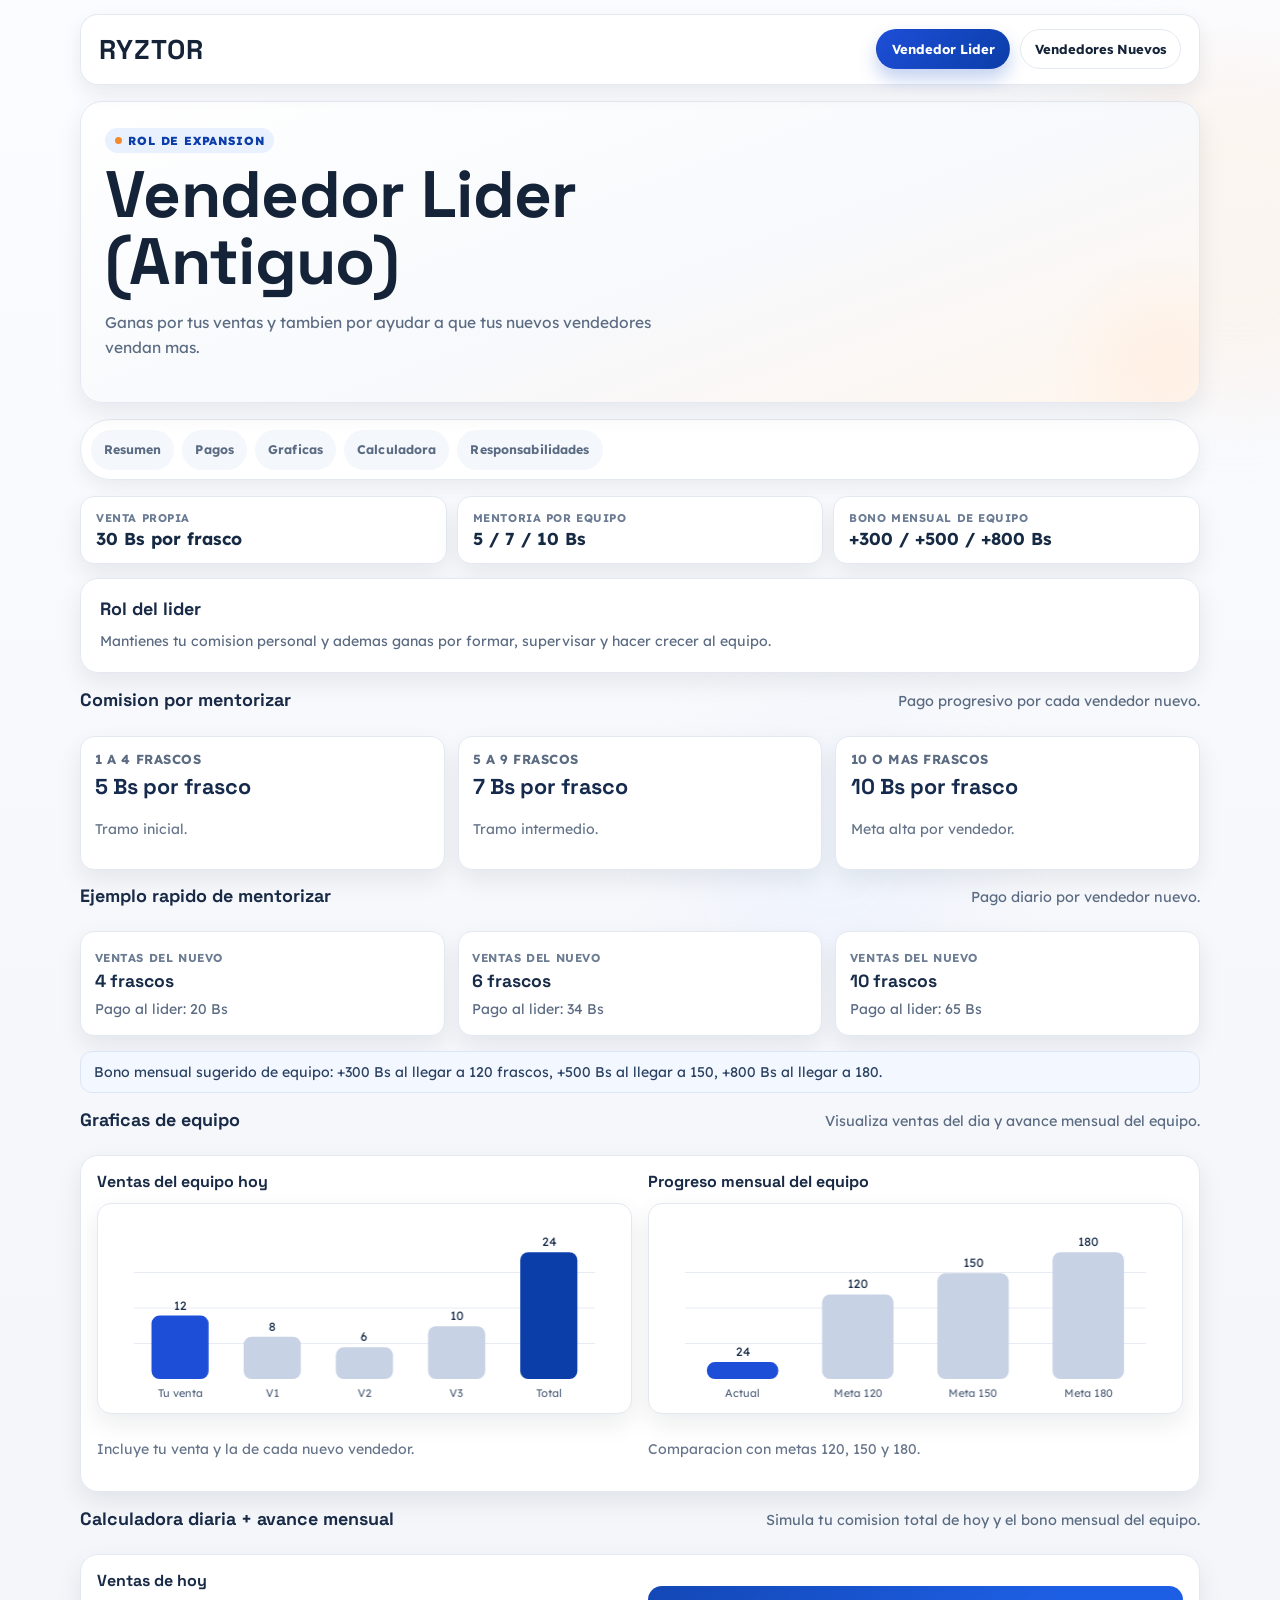
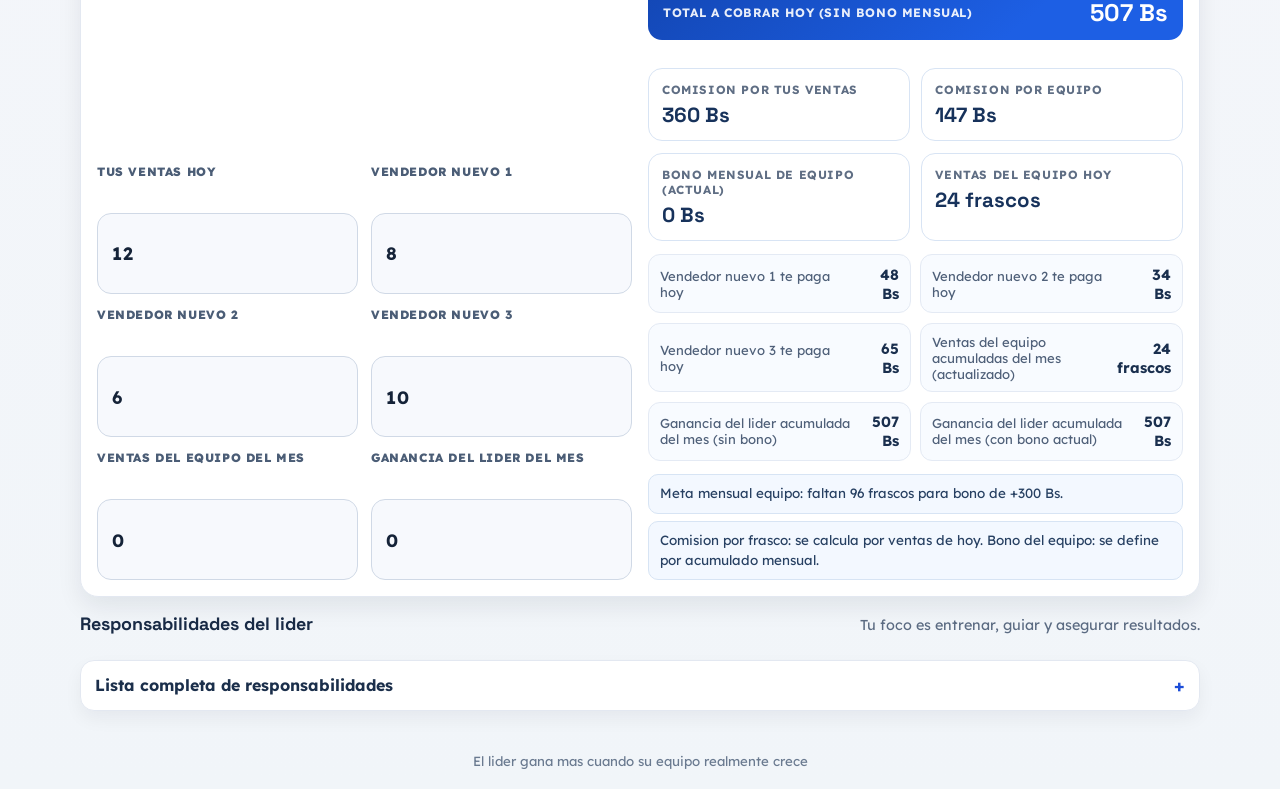
==== vendedor-lider.html @ 0e456452 "Improve form UI and monthly labels" ====
﻿<!doctype html>
<html lang="es">
<head>
  <meta charset="utf-8">
  <meta name="viewport" content="width=device-width, initial-scale=1">
  <title>RYZTOR | Plan Vendedor Lider</title>
  <link rel="preconnect" href="https://fonts.googleapis.com">
  <link rel="preconnect" href="https://fonts.gstatic.com" crossorigin>
  <link href="https://fonts.googleapis.com/css2?family=Lexend:wght@400;500;600;700;800&family=Space+Grotesk:wght@600;700&display=swap" rel="stylesheet">
  <link rel="stylesheet" href="styles.css">
</head>
<body data-page="lider">
  <div class="bg-orb orb-2"></div>
  <div class="bg-orb orb-4"></div>

  <header class="topbar reveal">
    <a class="brand" href="index.html">RYZTOR</a>
    <nav>
      <a class="active" href="vendedor-lider.html">Vendedor Lider</a>
      <a href="vendedores-nuevos.html">Vendedores Nuevos</a>
    </nav>
  </header>

  <main class="container reveal">
    <section class="hero compact" id="inicio">
      <p class="kicker">Rol de Expansion</p>
      <h1>Vendedor Lider (Antiguo)</h1>
      <p class="lead">
        Ganas por tus ventas y tambien por ayudar a que tus nuevos vendedores vendan mas.
      </p>
    </section>

    <nav class="section-nav">
      <a href="#resumen">Resumen</a>
      <a href="#pagos">Pagos</a>
      <a href="#graficas">Graficas</a>
      <a href="#calculadora">Calculadora</a>
      <a href="#responsabilidades">Responsabilidades</a>
    </nav>

    <section id="resumen" class="section">
      <div class="stat-row">
        <div class="stat">
          <span class="stat-label">Venta propia</span>
          <strong class="stat-value">30 Bs por frasco</strong>
        </div>
        <div class="stat">
          <span class="stat-label">Mentoria por equipo</span>
          <strong class="stat-value">5 / 7 / 10 Bs</strong>
        </div>
        <div class="stat">
          <span class="stat-label">Bono mensual de equipo</span>
          <strong class="stat-value">+300 / +500 / +800 Bs</strong>
        </div>
      </div>

      <article class="card">
        <h2>Rol del lider</h2>
        <p class="muted">Mantienes tu comision personal y ademas ganas por formar, supervisar y hacer crecer al equipo.</p>
      </article>
    </section>

    <section id="pagos" class="section">
      <div class="section-head">
        <h2>Comision por mentorizar</h2>
        <p>Pago progresivo por cada vendedor nuevo.</p>
      </div>
      <div class="tier-grid">
        <article class="tier-card">
          <span class="tier-range">1 a 4 frascos</span>
          <strong class="tier-bonus">5 Bs por frasco</strong>
          <p class="muted">Tramo inicial.</p>
        </article>
        <article class="tier-card">
          <span class="tier-range">5 a 9 frascos</span>
          <strong class="tier-bonus">7 Bs por frasco</strong>
          <p class="muted">Tramo intermedio.</p>
        </article>
        <article class="tier-card">
          <span class="tier-range">10 o mas frascos</span>
          <strong class="tier-bonus">10 Bs por frasco</strong>
          <p class="muted">Meta alta por vendedor.</p>
        </article>
      </div>

      <div class="section-head">
        <h2>Ejemplo rapido de mentorizar</h2>
        <p>Pago diario por vendedor nuevo.</p>
      </div>
      <div class="example-grid">
        <article class="example-card">
          <small>Ventas del nuevo</small>
          <h3>4 frascos</h3>
          <p>Pago al lider: 20 Bs</p>
        </article>
        <article class="example-card">
          <small>Ventas del nuevo</small>
          <h3>6 frascos</h3>
          <p>Pago al lider: 34 Bs</p>
        </article>
        <article class="example-card">
          <small>Ventas del nuevo</small>
          <h3>10 frascos</h3>
          <p>Pago al lider: 65 Bs</p>
        </article>
      </div>

      <p class="note">Bono mensual sugerido de equipo: +300 Bs al llegar a 120 frascos, +500 Bs al llegar a 150, +800 Bs al llegar a 180.</p>
    </section>

    <section id="graficas" class="section">
      <div class="section-head">
        <h2>Graficas de equipo</h2>
        <p>Visualiza ventas del dia y avance mensual del equipo.</p>
      </div>
      <div class="panel panel-grid">
        <div class="panel-block">
          <h3>Ventas del equipo hoy</h3>
          <div class="chart-card">
            <canvas id="leader-chart-daily" class="chart" aria-label="Grafica de ventas diarias del equipo"></canvas>
          </div>
          <p class="muted">Incluye tu venta y la de cada nuevo vendedor.</p>
        </div>
        <div class="panel-block">
          <h3>Progreso mensual del equipo</h3>
          <div class="chart-card">
            <canvas id="leader-chart-monthly" class="chart" aria-label="Grafica de progreso mensual del equipo"></canvas>
          </div>
          <p class="muted">Comparacion con metas 120, 150 y 180.</p>
        </div>
      </div>
    </section>

    <section id="calculadora" class="section">
      <div class="section-head">
        <h2>Calculadora diaria + avance mensual</h2>
        <p>Simula tu comision total de hoy y el bono mensual del equipo.</p>
      </div>
      <div class="panel panel-grid">
        <div class="panel-block">
          <h3>Ventas de hoy</h3>
          <div class="form-grid two">
            <label>
              <span class="label-text">Tus ventas hoy</span>
              <input id="leader-own-sales" type="number" min="0" value="12">
            </label>
            <label>
              <span class="label-text">Vendedor nuevo 1</span>
              <input class="leader-team-sales" type="number" min="0" value="8">
            </label>
            <label>
              <span class="label-text">Vendedor nuevo 2</span>
              <input class="leader-team-sales" type="number" min="0" value="6">
            </label>
            <label>
              <span class="label-text">Vendedor nuevo 3</span>
              <input class="leader-team-sales" type="number" min="0" value="10">
            </label>
            <label>
              <span class="label-text">Ventas del equipo del mes</span>
              <input id="leader-month-team-sales-prev" type="number" min="0" value="0">
            </label>
            <label>
              <span class="label-text">Ganancia del lider del mes</span>
              <input id="leader-month-income-prev" type="number" min="0" value="0">
            </label>
          </div>
        </div>

        <div class="panel-block">
          <div class="report-panel">
            <div class="report-main">
              <p>Total a cobrar hoy (sin bono mensual)</p>
              <strong id="leader-total">0 Bs</strong>
            </div>

            <div class="result-grid">
              <div class="result-box">
                <p>Comision por tus ventas</p>
                <strong id="leader-own-commission">0 Bs</strong>
              </div>
              <div class="result-box">
                <p>Comision por equipo</p>
                <strong id="leader-team-commission">0 Bs</strong>
              </div>
              <div class="result-box">
                <p>Bono mensual de equipo (actual)</p>
                <strong id="leader-team-bonus">0 Bs</strong>
              </div>
              <div class="result-box">
                <p>Ventas del equipo hoy</p>
                <strong id="leader-team-sales-total">0 frascos</strong>
              </div>
            </div>

            <div class="summary-grid">
              <div class="summary-item">
                <span>Vendedor nuevo 1 te paga hoy</span>
                <strong id="leader-v1-pay">0 Bs</strong>
              </div>
              <div class="summary-item">
                <span>Vendedor nuevo 2 te paga hoy</span>
                <strong id="leader-v2-pay">0 Bs</strong>
              </div>
              <div class="summary-item">
                <span>Vendedor nuevo 3 te paga hoy</span>
                <strong id="leader-v3-pay">0 Bs</strong>
              </div>
              <div class="summary-item">
                <span>Ventas del equipo acumuladas del mes (actualizado)</span>
                <strong id="leader-month-team-sales-total">0 frascos</strong>
              </div>
              <div class="summary-item">
                <span>Ganancia del lider acumulada del mes (sin bono)</span>
                <strong id="leader-month-income-base-total">0 Bs</strong>
              </div>
              <div class="summary-item">
                <span>Ganancia del lider acumulada del mes (con bono actual)</span>
                <strong id="leader-month-income-total">0 Bs</strong>
              </div>
            </div>

            <div class="report-notes">
              <p id="leader-next-team-goal" class="report-note">-</p>
              <p class="report-note">Comision por frasco: se calcula por ventas de hoy. Bono del equipo: se define por acumulado mensual.</p>
            </div>
          </div>
        </div>
      </div>
    </section>

    <section id="responsabilidades" class="section">
      <div class="section-head">
        <h2>Responsabilidades del lider</h2>
        <p>Tu foco es entrenar, guiar y asegurar resultados.</p>
      </div>
      <div class="accordion">
        <details>
          <summary>Lista completa de responsabilidades</summary>
          <ul class="checklist">
            <li>Onboarding de cada nuevo vendedor en sus primeros 7 dias</li>
            <li>Diseñar y ejecutar plan semanal de capacitacion online y presencial</li>
            <li>Practica de guion de llamada y WhatsApp 2 veces por semana con roleplay real</li>
            <li>Acompanamiento diario 1 a 1 para dar feedback y mejorar cierres</li>
            <li>Asegurar que cada vendedor domine producto, guiones y manejo de objeciones</li>
            <li>Guiar al equipo para generar ventas por iniciativa propia (redes, referidos y contactos)</li>
            <li>Definir metas diarias por vendedor y metas semanales del equipo</li>
            <li>Crear estrategias concretas cuando alguien no llega a meta (oferta, guion, horario, seguimiento)</li>
            <li>Revisar conversion por etapa y proponer mejoras accionables cada dia</li>
            <li>Resolver bloqueos del equipo (app, respuesta, seguimiento, cierre) el mismo dia</li>
            <li>Reporte diario con ventas, conversion, bloqueos y plan de accion del siguiente dia</li>
            <li>Mantener motivacion, disciplina comercial y enfoque en cumplimiento de metas</li>
          </ul>
        </details>
      </div>
    </section>
  </main>

  <footer class="footer reveal">
    <p>El lider gana mas cuando su equipo realmente crece</p>
  </footer>

  <script src="script.js"></script>
</body>
</html>
---- styles.css ----
:root {
  --bg: #f4f6fa;
  --bg-soft: #fbfcfe;
  --surface: #ffffff;
  --surface-alt: #f2f5fa;
  --ink: #152338;
  --muted: #5b6b82;
  --line: #e3e8f1;
  --brand: #1d4ed8;
  --brand-strong: #0b3ea8;
  --accent: #f28a2e;
  --accent-soft: #fff0e4;
  --success: #1aa37a;
  --shadow: 0 10px 24px rgba(15, 23, 42, 0.08);
  --shadow-hover: 0 16px 32px rgba(15, 23, 42, 0.12);
  --radius-xl: 22px;
  --radius-lg: 18px;
  --radius-md: 14px;
}

* {
  box-sizing: border-box;
}

html,
body {
  margin: 0;
  padding: 0;
}

body {
  font-family: "Lexend", sans-serif;
  color: var(--ink);
  background:
    radial-gradient(1000px 520px at -10% -20%, #e4eeff 0%, transparent 60%),
    radial-gradient(900px 460px at 112% -10%, #ffe8d7 0%, transparent 58%),
    linear-gradient(180deg, #fbfcff 0%, var(--bg) 55%, #f1f5f9 100%);
  min-height: 100vh;
  overflow-x: hidden;
}

.bg-orb {
  position: fixed;
  z-index: -1;
  border-radius: 999px;
  filter: blur(42px);
  opacity: 0.26;
  animation: float 16s ease-in-out infinite;
}

.orb-1 {
  width: 330px;
  height: 330px;
  background: #c8deff;
  left: -120px;
  top: 90px;
}

.orb-2 {
  width: 350px;
  height: 350px;
  background: #ffe4cb;
  right: -130px;
  top: 52px;
}

.orb-3 {
  width: 310px;
  height: 310px;
  background: #d8fff1;
  left: 24%;
  bottom: -130px;
}

.orb-4 {
  width: 280px;
  height: 280px;
  background: #e1ebff;
  right: 24%;
  bottom: -100px;
}

.topbar {
  width: min(1120px, calc(100% - 2rem));
  margin: 0.9rem auto 0;
  padding: 0.9rem 1.1rem;
  display: flex;
  justify-content: space-between;
  align-items: center;
  gap: 0.9rem;
  position: sticky;
  top: 0.7rem;
  z-index: 30;
  border: 1px solid rgba(227, 232, 241, 0.95);
  border-radius: var(--radius-lg);
  background: rgba(255, 255, 255, 0.92);
  backdrop-filter: blur(12px) saturate(1.15);
  box-shadow: 0 8px 20px rgba(15, 23, 42, 0.08);
}

.brand {
  font-family: "Space Grotesk", sans-serif;
  font-size: 1.7rem;
  font-weight: 700;
  letter-spacing: 0.03em;
  text-decoration: none;
  color: var(--ink);
  line-height: 1;
}

nav {
  display: flex;
  flex-wrap: wrap;
  gap: 0.6rem;
}

nav a {
  text-decoration: none;
  color: var(--ink);
  background: #fff;
  border: 1px solid var(--line);
  border-radius: 999px;
  min-height: 40px;
  padding: 0.52rem 0.9rem;
  font-size: 0.82rem;
  font-weight: 700;
  display: inline-flex;
  align-items: center;
  justify-content: center;
  transition: transform 0.22s ease, border-color 0.22s ease, background 0.22s ease, color 0.22s ease, box-shadow 0.22s ease;
}

nav a:hover {
  color: var(--brand);
  border-color: #b7cdf1;
  transform: translateY(-1px);
}

nav a.active {
  color: #fff;
  border-color: transparent;
  background: linear-gradient(135deg, var(--brand), var(--brand-strong));
  box-shadow: 0 10px 18px rgba(15, 76, 201, 0.25);
}

.container {
  width: min(1120px, calc(100% - 2rem));
  margin: 1rem auto 2.6rem;
  display: grid;
  gap: 1rem;
}

.hero {
  position: relative;
  overflow: hidden;
  padding: 2rem 1.5rem;
  background: linear-gradient(160deg, #ffffff 0%, #f7f9fc 55%, #fff6ee 100%);
  border: 1px solid var(--line);
  border-radius: var(--radius-xl);
  box-shadow: var(--shadow);
}

.hero::after {
  content: "";
  position: absolute;
  width: 230px;
  height: 230px;
  right: -80px;
  bottom: -80px;
  border-radius: 999px;
  background: radial-gradient(circle, var(--accent-soft) 0%, rgba(255, 233, 215, 0) 70%);
}

.hero.compact {
  padding-top: 1.6rem;
  padding-bottom: 1.6rem;
}

.kicker {
  display: inline-flex;
  align-items: center;
  gap: 0.4rem;
  margin: 0 0 0.5rem;
  padding: 0.32rem 0.62rem;
  border-radius: 999px;
  font-size: 0.73rem;
  font-weight: 800;
  text-transform: uppercase;
  letter-spacing: 0.07em;
  background: #e9f1ff;
  color: var(--brand-strong);
}

.kicker::before {
  content: "";
  width: 7px;
  height: 7px;
  border-radius: 999px;
  background: var(--accent);
}

h1 {
  margin: 0;
  max-width: 18ch;
  font-family: "Space Grotesk", sans-serif;
  font-size: clamp(2rem, 7.7vw, 4.1rem);
  line-height: 1.02;
  letter-spacing: -0.01em;
}

h2 {
  margin: 0 0 0.65rem;
  font-family: "Space Grotesk", sans-serif;
  font-size: 1.12rem;
  line-height: 1.2;
  color: #182a45;
}

h3 {
  margin: 0;
  font-family: "Space Grotesk", sans-serif;
  font-size: 1rem;
  line-height: 1.2;
  color: #182a45;
}

.lead {
  margin-top: 0.95rem;
  max-width: 66ch;
  color: var(--muted);
  font-size: 0.97rem;
  line-height: 1.65;
}

.cta-row {
  margin-top: 1.05rem;
  display: flex;
  flex-wrap: wrap;
  gap: 0.65rem;
}

.btn {
  min-height: 44px;
  padding: 0.72rem 1.12rem;
  border-radius: 999px;
  border: 1px solid transparent;
  font-weight: 800;
  font-size: 0.88rem;
  text-decoration: none;
  display: inline-flex;
  align-items: center;
  justify-content: center;
  transition: transform 0.22s ease, box-shadow 0.22s ease, border-color 0.22s ease, background 0.22s ease;
}

.btn:hover {
  transform: translateY(-1px);
}

.btn-solid {
  color: #fff;
  background: linear-gradient(138deg, var(--brand), #2e93ff 58%, #399fff);
  box-shadow: 0 11px 24px rgba(10, 116, 255, 0.27);
}

.btn-solid:hover {
  box-shadow: 0 16px 30px rgba(10, 116, 255, 0.35);
}

.btn-outline {
  color: var(--ink);
  border-color: var(--line);
  background: #fff;
}

.btn-outline:hover {
  border-color: #b8cbec;
}

.grid {
  display: grid;
  gap: 1rem;
}

.cards {
  grid-template-columns: repeat(auto-fit, minmax(240px, 1fr));
}

.two-col {
  grid-template-columns: repeat(auto-fit, minmax(300px, 1fr));
}

.card {
  position: relative;
  overflow: hidden;
  background: #ffffff;
  border: 1px solid var(--line);
  border-radius: var(--radius-lg);
  padding: 1.2rem;
  box-shadow: var(--shadow);
  transition: transform 0.26s ease, box-shadow 0.26s ease, border-color 0.26s ease;
}

.card::before {
  display: none;
}

.card:hover {
  transform: translateY(-4px);
  border-color: #bfd3ee;
  box-shadow: var(--shadow-hover);
}

.card p,
.card li {
  color: var(--muted);
}

.card p {
  margin: 0.25rem 0 0;
  line-height: 1.63;
}

.card ul {
  list-style: none;
  margin: 0.75rem 0 0;
  padding: 0;
}

.card li {
  position: relative;
  margin: 0.43rem 0;
  padding-left: 0.95rem;
  line-height: 1.52;
}

.card li::before {
  content: "-";
  position: absolute;
  left: 0;
  top: 0;
  color: var(--brand);
  font-weight: 800;
}

.big-number {
  margin: 0;
  font-family: "Space Grotesk", sans-serif;
  font-size: clamp(1.65rem, 4.6vw, 2.15rem);
  font-weight: 700;
  line-height: 1.06;
  color: var(--brand-strong);
}

.table-wrap {
  width: 100%;
  overflow: hidden;
  border: 1px solid var(--line);
  border-radius: var(--radius-md);
  background: #fff;
}

.table {
  width: 100%;
  border-collapse: collapse;
}

.table th,
.table td {
  padding: 0.72rem 0.66rem;
  text-align: left;
  border-bottom: 1px solid #e3ebf6;
  font-size: 0.92rem;
}

.table th {
  color: #2a3b54;
  background: #f1f4f9;
  text-transform: uppercase;
  letter-spacing: 0.04em;
  font-size: 0.74rem;
  font-weight: 800;
}

.table tbody tr:nth-child(even) {
  background: #fafcff;
}

.table tbody tr:last-child td {
  border-bottom: 0;
}

.muted {
  color: #67758b;
  font-size: 0.88rem;
  line-height: 1.55;
}

.checklist {
  list-style: none;
  margin: 0;
  padding: 0;
}

.checklist li {
  position: relative;
  padding: 0.53rem 0 0.53rem 1.15rem;
  border-bottom: 1px dashed #dbe6f3;
  line-height: 1.45;
}

.checklist li:last-child {
  border-bottom: 0;
}

.checklist li::before {
  content: ">";
  position: absolute;
  left: 0;
  top: 0.52rem;
  font-weight: 800;
  color: var(--brand);
}

.form-grid {
  display: grid;
  gap: 0.82rem;
}

.form-grid.four {
  grid-template-columns: repeat(auto-fit, minmax(180px, 1fr));
}

.form-grid.two {
  grid-template-columns: repeat(auto-fit, minmax(220px, 1fr));
}

label {
  display: grid;
  gap: 0.45rem;
}

.label-text {
  font-size: 0.75rem;
  font-weight: 800;
  letter-spacing: 0.05em;
  text-transform: uppercase;
  color: #4b5d76;
}

input {
  width: 100%;
  min-height: 54px;
  border: 1.5px solid #d0d9e6;
  border-radius: 14px;
  background: #f7f9fd;
  color: var(--ink);
  font: inherit;
  font-size: 1.12rem;
  font-weight: 700;
  padding: 0.78rem 0.9rem;
  letter-spacing: 0.01em;
  font-variant-numeric: tabular-nums;
  transition: border-color 0.2s ease, box-shadow 0.2s ease, background 0.2s ease;
}

input:focus {
  border-color: var(--brand);
  box-shadow: 0 0 0 3px rgba(10, 116, 255, 0.16);
  outline: 0;
  background: #fff;
}

.result-grid {
  margin-top: 0.95rem;
  display: grid;
  gap: 0.72rem;
  grid-template-columns: repeat(auto-fit, minmax(175px, 1fr));
}

.report-panel {
  margin-top: 0.92rem;
  display: grid;
  gap: 0.8rem;
}

.report-main {
  border-radius: 14px;
  padding: 0.86rem 0.95rem;
  background: linear-gradient(140deg, #1347b5, #1d5fe4 70%);
  color: #fff;
  display: flex;
  align-items: center;
  justify-content: space-between;
  gap: 0.8rem;
}

.report-main p {
  margin: 0;
  color: rgba(255, 255, 255, 0.9);
  font-size: 0.76rem;
  text-transform: uppercase;
  letter-spacing: 0.05em;
  font-weight: 700;
}

.report-main strong {
  font-family: "Space Grotesk", sans-serif;
  font-size: 1.5rem;
  line-height: 1.1;
  color: #fff;
}

.report-list {
  list-style: none;
  margin: 0;
  padding: 0;
  border: 1px solid var(--line);
  border-radius: 12px;
  overflow: hidden;
  background: #fff;
}

.report-list li {
  display: flex;
  align-items: center;
  justify-content: space-between;
  gap: 0.8rem;
  padding: 0.62rem 0.74rem;
  border-bottom: 1px dashed #dbe7f4;
}

.report-list li:last-child {
  border-bottom: 0;
}

.report-list span {
  color: #4f617a;
  font-size: 0.86rem;
}

.report-list strong {
  color: #1d385e;
  font-size: 0.92rem;
  font-weight: 700;
  text-align: right;
}

.report-notes {
  display: grid;
  gap: 0.48rem;
}

.report-note {
  margin: 0;
  padding: 0.57rem 0.68rem;
  border-radius: 10px;
  border: 1px solid #d7e4f4;
  background: #f3f8ff;
  color: #274062;
  font-size: 0.84rem;
  line-height: 1.45;
}

.result-box {
  background: #ffffff;
  border: 1px solid #d8e4f4;
  border-radius: 14px;
  padding: 0.82rem;
}

.result-box p {
  margin: 0;
  color: #5f6e84;
  font-size: 0.74rem;
  font-weight: 700;
  text-transform: uppercase;
  letter-spacing: 0.05em;
}

.result-box strong {
  margin-top: 0.36rem;
  display: block;
  font-family: "Space Grotesk", sans-serif;
  font-size: 1.28rem;
  line-height: 1.2;
  color: #17325b;
}

.result-box.highlight {
  border-color: transparent;
  background: linear-gradient(140deg, var(--brand), #2d96ff 58%, #38a2ff);
}

.result-box.highlight p,
.result-box.highlight strong {
  color: #fff;
}

.section-nav {
  display: flex;
  flex-wrap: wrap;
  gap: 0.5rem;
  padding: 0.6rem;
  border: 1px solid var(--line);
  border-radius: 999px;
  background: rgba(255, 255, 255, 0.9);
  box-shadow: 0 8px 18px rgba(15, 23, 42, 0.06);
}

.section-nav a {
  text-decoration: none;
  color: var(--muted);
  border: 1px solid transparent;
  background: #f4f7fc;
  border-radius: 999px;
  padding: 0.4rem 0.75rem;
  font-size: 0.78rem;
  font-weight: 700;
  letter-spacing: 0.01em;
  transition: all 0.2s ease;
}

.section-nav a:hover {
  color: var(--ink);
  border-color: #d6deea;
  background: #fff;
}

.section {
  display: grid;
  gap: 0.9rem;
}

.section-head {
  display: flex;
  flex-wrap: wrap;
  align-items: baseline;
  justify-content: space-between;
  gap: 0.6rem;
}

.section-head p {
  margin: 0;
  color: var(--muted);
  font-size: 0.9rem;
}

.stat-row {
  display: grid;
  gap: 0.6rem;
  grid-template-columns: repeat(auto-fit, minmax(220px, 1fr));
}

.stat {
  background: #fff;
  border: 1px solid var(--line);
  border-radius: 14px;
  padding: 0.85rem 0.95rem;
  box-shadow: var(--shadow);
  display: grid;
  gap: 0.2rem;
}

.stat-label {
  font-size: 0.7rem;
  text-transform: uppercase;
  letter-spacing: 0.05em;
  color: #6a7b93;
  font-weight: 700;
}

.stat-value {
  font-size: 1.08rem;
  font-weight: 700;
  color: #172a44;
}

.panel {
  background: #fff;
  border: 1px solid var(--line);
  border-radius: var(--radius-lg);
  padding: 1rem;
  box-shadow: var(--shadow);
}

.panel-grid {
  display: grid;
  grid-template-columns: repeat(auto-fit, minmax(260px, 1fr));
  gap: 1rem;
}

.panel-block {
  display: grid;
  gap: 0.7rem;
}

.chart-card {
  border: 1px solid var(--line);
  border-radius: 14px;
  padding: 0.6rem;
  background: #fff;
  box-shadow: var(--shadow);
}

.chart {
  width: 100%;
  height: 190px;
  display: block;
}

.summary-grid {
  display: grid;
  gap: 0.6rem;
  grid-template-columns: repeat(auto-fit, minmax(220px, 1fr));
}

.summary-item {
  border: 1px solid #e4eaf4;
  border-radius: 12px;
  padding: 0.6rem 0.7rem;
  background: #f8fbff;
  display: flex;
  align-items: center;
  justify-content: space-between;
  gap: 0.6rem;
}

.summary-item span {
  font-size: 0.82rem;
  color: #4f6079;
}

.summary-item strong {
  font-size: 0.92rem;
  color: #1a2f4e;
  text-align: right;
}

.tier-grid {
  display: grid;
  gap: 0.8rem;
  grid-template-columns: repeat(auto-fit, minmax(210px, 1fr));
}

.tier-card {
  border: 1px solid var(--line);
  border-radius: 14px;
  padding: 0.9rem;
  background: #fff;
  box-shadow: var(--shadow);
  display: grid;
  gap: 0.35rem;
}

.tier-range {
  font-size: 0.82rem;
  color: #5b6b82;
  font-weight: 700;
  text-transform: uppercase;
  letter-spacing: 0.04em;
}

.tier-bonus {
  font-family: "Space Grotesk", sans-serif;
  font-size: 1.35rem;
  color: #152a4d;
}

.example-grid {
  display: grid;
  gap: 0.8rem;
  grid-template-columns: repeat(auto-fit, minmax(210px, 1fr));
}

.example-card {
  border: 1px solid var(--line);
  border-radius: 14px;
  padding: 0.85rem;
  background: #fff;
  box-shadow: var(--shadow);
}

.example-card small {
  font-size: 0.72rem;
  text-transform: uppercase;
  letter-spacing: 0.05em;
  color: #6c7c93;
  font-weight: 700;
}

.example-card h3 {
  margin: 0.35rem 0 0.5rem;
  font-family: "Space Grotesk", sans-serif;
  font-size: 1.1rem;
  color: #182b49;
}

.example-card p {
  margin: 0.2rem 0;
  color: var(--muted);
  font-size: 0.88rem;
}

.accordion {
  display: grid;
  gap: 0.6rem;
}

.accordion details {
  border: 1px solid var(--line);
  border-radius: 14px;
  background: #fff;
  padding: 0 0.9rem;
  box-shadow: 0 8px 18px rgba(15, 23, 42, 0.05);
}

.accordion summary {
  list-style: none;
  cursor: pointer;
  padding: 0.85rem 0;
  display: flex;
  align-items: center;
  justify-content: space-between;
  gap: 0.6rem;
  font-weight: 700;
  color: #1b2f4b;
}

.accordion summary::-webkit-details-marker {
  display: none;
}

.accordion summary::after {
  content: "+";
  font-size: 1.1rem;
  color: var(--brand);
}

.accordion details[open] summary::after {
  content: "–";
}

.accordion .checklist {
  margin-bottom: 0.7rem;
}

.note {
  margin: 0;
  padding: 0.7rem 0.8rem;
  border-radius: 12px;
  background: #f3f7ff;
  border: 1px solid #dbe5f5;
  color: #2a4162;
  font-size: 0.88rem;
}

.footer {
  width: min(1120px, calc(100% - 2rem));
  margin: 0 auto 1.3rem;
  text-align: center;
  color: #6a7a90;
  font-size: 0.83rem;
}

.reveal {
  opacity: 0;
  animation: rise 0.62s cubic-bezier(0.2, 0.8, 0.2, 1) both;
}

.reveal-stagger > * {
  opacity: 0;
  transform: translateY(16px);
  animation: rise 0.66s cubic-bezier(0.2, 0.8, 0.2, 1) both;
}

.reveal-stagger > *:nth-child(1) {
  animation-delay: 0.05s;
}

.reveal-stagger > *:nth-child(2) {
  animation-delay: 0.12s;
}

.reveal-stagger > *:nth-child(3) {
  animation-delay: 0.19s;
}

@keyframes rise {
  from {
    opacity: 0;
    transform: translateY(14px) scale(0.994);
  }
  to {
    opacity: 1;
    transform: translateY(0) scale(1);
  }
}

@keyframes float {
  0%,
  100% {
    transform: translateY(0) scale(1);
  }
  50% {
    transform: translateY(-18px) scale(1.04);
  }
}

@media (max-width: 760px) {
  .topbar {
    width: calc(100% - 1rem);
    margin-top: 0.6rem;
    padding: 0.75rem;
    gap: 0.58rem;
    top: 0.4rem;
    flex-direction: column;
    align-items: stretch;
  }

  .container {
    width: calc(100% - 1rem);
    margin-top: 0.7rem;
    gap: 0.75rem;
  }

  .brand {
    text-align: center;
    font-size: 1.5rem;
  }

  nav {
    width: 100%;
    display: grid;
    grid-template-columns: 1fr 1fr;
    gap: 0.45rem;
  }

  nav a {
    width: 100%;
    font-size: 0.8rem;
    min-height: 38px;
    padding: 0.5rem;
  }

  .hero {
    padding: 1.25rem 0.95rem;
    border-radius: 16px;
  }

  .hero::after {
    width: 180px;
    height: 180px;
    right: -70px;
    bottom: -85px;
  }

  h1 {
    font-size: clamp(1.75rem, 10.5vw, 2.45rem);
  }

  .lead {
    margin-top: 0.75rem;
    font-size: 0.92rem;
    line-height: 1.52;
  }

  .cta-row {
    display: grid;
    grid-template-columns: 1fr;
    gap: 0.5rem;
  }

  .btn {
    width: 100%;
  }

  .card {
    border-radius: 14px;
    padding: 1rem;
  }

  .card:hover {
    transform: none;
    box-shadow: var(--shadow);
  }

  .cards,
  .two-col {
    grid-template-columns: 1fr;
  }

  .table-wrap {
    border: 0;
    border-radius: 0;
    background: transparent;
    overflow: visible;
  }

  .table-wrap .table {
    width: 100%;
    min-width: 0;
    border-collapse: separate;
    border-spacing: 0 0.55rem;
  }

  .table thead {
    position: absolute;
    width: 1px;
    height: 1px;
    padding: 0;
    margin: -1px;
    overflow: hidden;
    clip: rect(0, 0, 0, 0);
    white-space: nowrap;
    border: 0;
  }

  .table tbody,
  .table tr,
  .table td {
    display: block;
    width: 100%;
  }

  .table tr {
    border: 1px solid #d7e3f2;
    border-radius: 12px;
    background: #fff;
    padding: 0.1rem 0.72rem;
    box-shadow: 0 10px 20px rgba(16, 34, 68, 0.06);
  }

  .table tbody tr:nth-child(even) {
    background: #fff;
  }

  .table td {
    border-bottom: 1px dashed #dbe7f4;
    padding: 0.53rem 0;
    font-size: 0.86rem;
    display: flex;
    justify-content: space-between;
    align-items: flex-start;
    gap: 0.75rem;
    text-align: right;
    overflow-wrap: anywhere;
    word-break: break-word;
  }

  .table td:last-child {
    border-bottom: 0;
  }

  .table td::before {
    content: attr(data-label);
    color: #213552;
    font-weight: 700;
    text-align: left;
    max-width: 58%;
    flex: 0 0 auto;
  }

  .form-grid.four {
    grid-template-columns: 1fr;
  }

  .result-grid {
    grid-template-columns: 1fr;
  }

  .report-main {
    align-items: flex-start;
    flex-direction: column;
    gap: 0.35rem;
  }

  .report-main strong {
    font-size: 1.38rem;
  }

  .report-list li {
    align-items: flex-start;
  }

  .result-box {
    padding: 0.72rem 0.78rem;
    display: flex;
    align-items: center;
    justify-content: space-between;
    gap: 0.74rem;
  }

  .result-box p {
    margin: 0;
    font-size: 0.72rem;
  }

  .result-box strong {
    margin-top: 0;
    text-align: right;
    font-size: 1.08rem;
  }

  .bg-orb {
    opacity: 0.28;
    filter: blur(34px);
  }

  .orb-3,
  .orb-4 {
    display: none;
  }

  .footer {
    width: calc(100% - 1rem);
    margin-bottom: 0.95rem;
    padding: 0 0.2rem;
    font-size: 0.78rem;
  }

  .section-nav {
    border-radius: 16px;
    padding: 0.5rem;
    gap: 0.4rem;
  }

  .section-nav a {
    flex: 1 1 45%;
    text-align: center;
  }

  .panel {
    padding: 0.85rem;
  }

  .panel-grid {
    grid-template-columns: 1fr;
  }

  .chart {
    height: 165px;
  }

  .summary-grid {
    grid-template-columns: 1fr;
  }

  .summary-item {
    align-items: flex-start;
  }

  .tier-grid,
  .example-grid {
    grid-template-columns: 1fr;
  }
}

@media (max-width: 480px) {
  nav {
    grid-template-columns: 1fr;
  }

  h2 {
    font-size: 1.03rem;
  }

  label {
    font-size: 0.8rem;
  }
}

@media (prefers-reduced-motion: reduce) {
  *,
  *::before,
  *::after {
    animation: none !important;
    transition: none !important;
  }
}
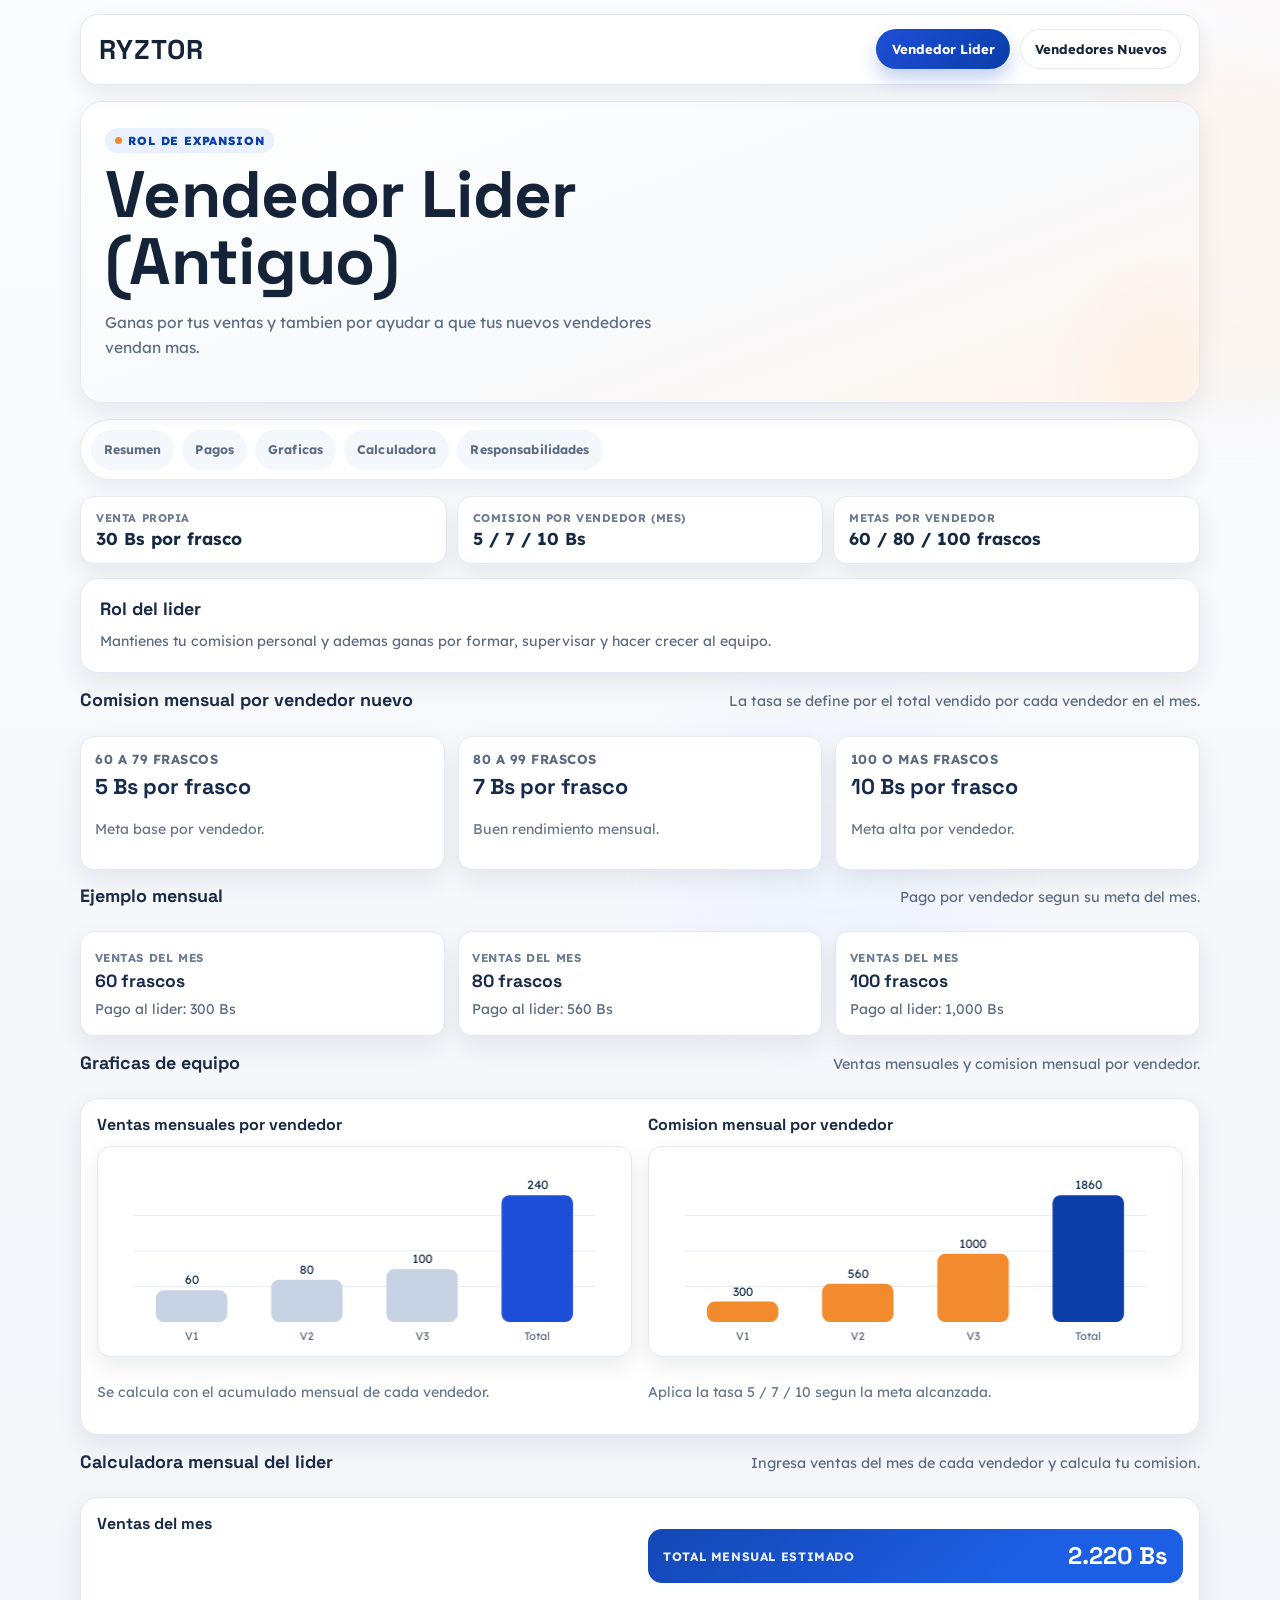
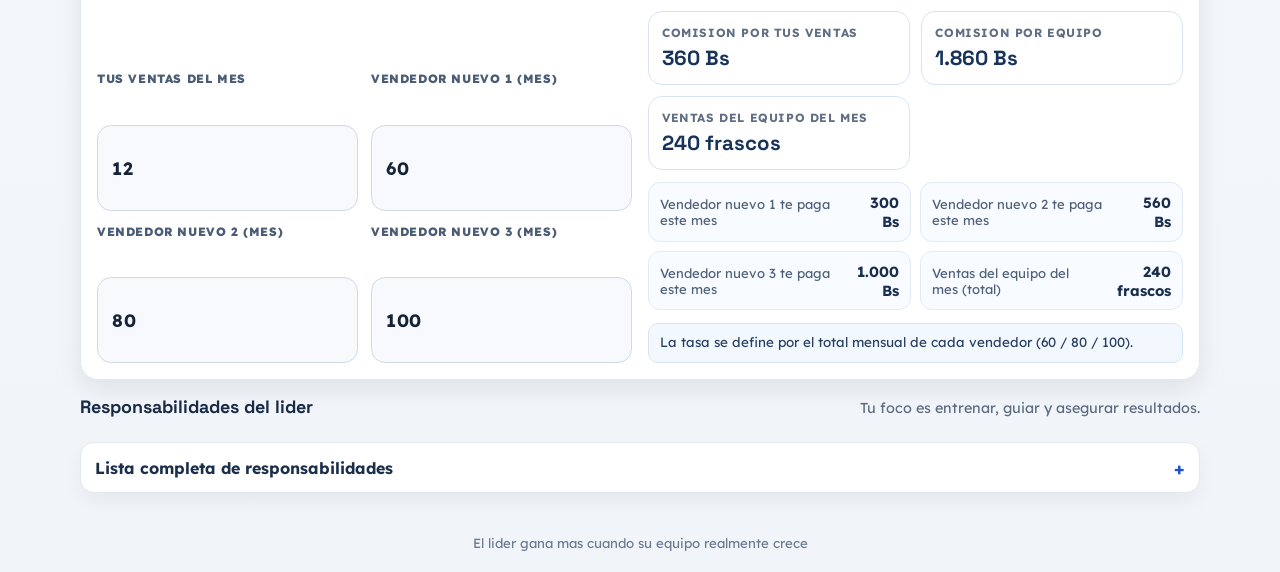
==== commit cc4e140d: "Update leader monthly commission tiers" ====
--- a/vendedor-lider.html
+++ b/vendedor-lider.html
@@ -45,12 +45,12 @@
           <strong class="stat-value">30 Bs por frasco</strong>
         </div>
         <div class="stat">
-          <span class="stat-label">Mentoria por equipo</span>
+          <span class="stat-label">Comision por vendedor (mes)</span>
           <strong class="stat-value">5 / 7 / 10 Bs</strong>
         </div>
         <div class="stat">
-          <span class="stat-label">Bono mensual de equipo</span>
-          <strong class="stat-value">+300 / +500 / +800 Bs</strong>
+          <span class="stat-label">Metas por vendedor</span>
+          <strong class="stat-value">60 / 80 / 100 frascos</strong>
         </div>
       </div>
 
@@ -62,107 +62,97 @@
 
     <section id="pagos" class="section">
       <div class="section-head">
-        <h2>Comision por mentorizar</h2>
-        <p>Pago progresivo por cada vendedor nuevo.</p>
+        <h2>Comision mensual por vendedor nuevo</h2>
+        <p>La tasa se define por el total vendido por cada vendedor en el mes.</p>
       </div>
       <div class="tier-grid">
         <article class="tier-card">
-          <span class="tier-range">1 a 4 frascos</span>
+          <span class="tier-range">60 a 79 frascos</span>
           <strong class="tier-bonus">5 Bs por frasco</strong>
-          <p class="muted">Tramo inicial.</p>
+          <p class="muted">Meta base por vendedor.</p>
         </article>
         <article class="tier-card">
-          <span class="tier-range">5 a 9 frascos</span>
+          <span class="tier-range">80 a 99 frascos</span>
           <strong class="tier-bonus">7 Bs por frasco</strong>
-          <p class="muted">Tramo intermedio.</p>
+          <p class="muted">Buen rendimiento mensual.</p>
         </article>
         <article class="tier-card">
-          <span class="tier-range">10 o mas frascos</span>
+          <span class="tier-range">100 o mas frascos</span>
           <strong class="tier-bonus">10 Bs por frasco</strong>
           <p class="muted">Meta alta por vendedor.</p>
         </article>
       </div>
 
       <div class="section-head">
-        <h2>Ejemplo rapido de mentorizar</h2>
-        <p>Pago diario por vendedor nuevo.</p>
+        <h2>Ejemplo mensual</h2>
+        <p>Pago por vendedor segun su meta del mes.</p>
       </div>
       <div class="example-grid">
         <article class="example-card">
-          <small>Ventas del nuevo</small>
-          <h3>4 frascos</h3>
-          <p>Pago al lider: 20 Bs</p>
+          <small>Ventas del mes</small>
+          <h3>60 frascos</h3>
+          <p>Pago al lider: 300 Bs</p>
         </article>
         <article class="example-card">
-          <small>Ventas del nuevo</small>
-          <h3>6 frascos</h3>
-          <p>Pago al lider: 34 Bs</p>
+          <small>Ventas del mes</small>
+          <h3>80 frascos</h3>
+          <p>Pago al lider: 560 Bs</p>
         </article>
         <article class="example-card">
-          <small>Ventas del nuevo</small>
-          <h3>10 frascos</h3>
-          <p>Pago al lider: 65 Bs</p>
-        </article>
-      </div>
-
-      <p class="note">Bono mensual sugerido de equipo: +300 Bs al llegar a 120 frascos, +500 Bs al llegar a 150, +800 Bs al llegar a 180.</p>
+          <small>Ventas del mes</small>
+          <h3>100 frascos</h3>
+          <p>Pago al lider: 1,000 Bs</p>
+        </article>
+      </div>
     </section>
 
     <section id="graficas" class="section">
       <div class="section-head">
         <h2>Graficas de equipo</h2>
-        <p>Visualiza ventas del dia y avance mensual del equipo.</p>
+        <p>Ventas mensuales y comision mensual por vendedor.</p>
       </div>
       <div class="panel panel-grid">
         <div class="panel-block">
-          <h3>Ventas del equipo hoy</h3>
+          <h3>Ventas mensuales por vendedor</h3>
           <div class="chart-card">
-            <canvas id="leader-chart-daily" class="chart" aria-label="Grafica de ventas diarias del equipo"></canvas>
-          </div>
-          <p class="muted">Incluye tu venta y la de cada nuevo vendedor.</p>
-        </div>
-        <div class="panel-block">
-          <h3>Progreso mensual del equipo</h3>
+            <canvas id="leader-chart-daily" class="chart" aria-label="Grafica de ventas mensuales del equipo"></canvas>
+          </div>
+          <p class="muted">Se calcula con el acumulado mensual de cada vendedor.</p>
+        </div>
+        <div class="panel-block">
+          <h3>Comision mensual por vendedor</h3>
           <div class="chart-card">
-            <canvas id="leader-chart-monthly" class="chart" aria-label="Grafica de progreso mensual del equipo"></canvas>
-          </div>
-          <p class="muted">Comparacion con metas 120, 150 y 180.</p>
+            <canvas id="leader-chart-monthly" class="chart" aria-label="Grafica de comision mensual del equipo"></canvas>
+          </div>
+          <p class="muted">Aplica la tasa 5 / 7 / 10 segun la meta alcanzada.</p>
         </div>
       </div>
     </section>
 
     <section id="calculadora" class="section">
       <div class="section-head">
-        <h2>Calculadora diaria + avance mensual</h2>
-        <p>Simula tu comision total de hoy y el bono mensual del equipo.</p>
+        <h2>Calculadora mensual del lider</h2>
+        <p>Ingresa ventas del mes de cada vendedor y calcula tu comision.</p>
       </div>
       <div class="panel panel-grid">
         <div class="panel-block">
-          <h3>Ventas de hoy</h3>
+          <h3>Ventas del mes</h3>
           <div class="form-grid two">
             <label>
-              <span class="label-text">Tus ventas hoy</span>
+              <span class="label-text">Tus ventas del mes</span>
               <input id="leader-own-sales" type="number" min="0" value="12">
             </label>
             <label>
-              <span class="label-text">Vendedor nuevo 1</span>
-              <input class="leader-team-sales" type="number" min="0" value="8">
-            </label>
-            <label>
-              <span class="label-text">Vendedor nuevo 2</span>
-              <input class="leader-team-sales" type="number" min="0" value="6">
-            </label>
-            <label>
-              <span class="label-text">Vendedor nuevo 3</span>
-              <input class="leader-team-sales" type="number" min="0" value="10">
-            </label>
-            <label>
-              <span class="label-text">Ventas del equipo del mes</span>
-              <input id="leader-month-team-sales-prev" type="number" min="0" value="0">
-            </label>
-            <label>
-              <span class="label-text">Ganancia del lider del mes</span>
-              <input id="leader-month-income-prev" type="number" min="0" value="0">
+              <span class="label-text">Vendedor nuevo 1 (mes)</span>
+              <input class="leader-team-sales" type="number" min="0" value="60">
+            </label>
+            <label>
+              <span class="label-text">Vendedor nuevo 2 (mes)</span>
+              <input class="leader-team-sales" type="number" min="0" value="80">
+            </label>
+            <label>
+              <span class="label-text">Vendedor nuevo 3 (mes)</span>
+              <input class="leader-team-sales" type="number" min="0" value="100">
             </label>
           </div>
         </div>
@@ -170,7 +160,7 @@
         <div class="panel-block">
           <div class="report-panel">
             <div class="report-main">
-              <p>Total a cobrar hoy (sin bono mensual)</p>
+              <p>Total mensual estimado</p>
               <strong id="leader-total">0 Bs</strong>
             </div>
 
@@ -184,45 +174,32 @@
                 <strong id="leader-team-commission">0 Bs</strong>
               </div>
               <div class="result-box">
-                <p>Bono mensual de equipo (actual)</p>
-                <strong id="leader-team-bonus">0 Bs</strong>
-              </div>
-              <div class="result-box">
-                <p>Ventas del equipo hoy</p>
+                <p>Ventas del equipo del mes</p>
                 <strong id="leader-team-sales-total">0 frascos</strong>
               </div>
             </div>
 
             <div class="summary-grid">
               <div class="summary-item">
-                <span>Vendedor nuevo 1 te paga hoy</span>
+                <span>Vendedor nuevo 1 te paga este mes</span>
                 <strong id="leader-v1-pay">0 Bs</strong>
               </div>
               <div class="summary-item">
-                <span>Vendedor nuevo 2 te paga hoy</span>
+                <span>Vendedor nuevo 2 te paga este mes</span>
                 <strong id="leader-v2-pay">0 Bs</strong>
               </div>
               <div class="summary-item">
-                <span>Vendedor nuevo 3 te paga hoy</span>
+                <span>Vendedor nuevo 3 te paga este mes</span>
                 <strong id="leader-v3-pay">0 Bs</strong>
               </div>
               <div class="summary-item">
-                <span>Ventas del equipo acumuladas del mes (actualizado)</span>
+                <span>Ventas del equipo del mes (total)</span>
                 <strong id="leader-month-team-sales-total">0 frascos</strong>
               </div>
-              <div class="summary-item">
-                <span>Ganancia del lider acumulada del mes (sin bono)</span>
-                <strong id="leader-month-income-base-total">0 Bs</strong>
-              </div>
-              <div class="summary-item">
-                <span>Ganancia del lider acumulada del mes (con bono actual)</span>
-                <strong id="leader-month-income-total">0 Bs</strong>
-              </div>
             </div>
 
             <div class="report-notes">
-              <p id="leader-next-team-goal" class="report-note">-</p>
-              <p class="report-note">Comision por frasco: se calcula por ventas de hoy. Bono del equipo: se define por acumulado mensual.</p>
+              <p class="report-note">La tasa se define por el total mensual de cada vendedor (60 / 80 / 100).</p>
             </div>
           </div>
         </div>
--- a/styles.css
+++ b/styles.css
@@ -427,6 +427,47 @@
   gap: 0.82rem;
 }
 
+.form-hint {
+  margin: 0 0 0.65rem;
+  font-size: 0.88rem;
+  color: #5a6a82;
+  line-height: 1.5;
+}
+
+.form-details {
+  margin-top: 0.7rem;
+  border: 1px dashed #d6dfec;
+  border-radius: 12px;
+  padding: 0 0.9rem;
+  background: #f8fafc;
+}
+
+.form-details summary {
+  list-style: none;
+  cursor: pointer;
+  padding: 0.7rem 0;
+  display: flex;
+  align-items: center;
+  justify-content: space-between;
+  gap: 0.6rem;
+  font-weight: 700;
+  color: #1b2f4b;
+}
+
+.form-details summary::-webkit-details-marker {
+  display: none;
+}
+
+.form-details summary::after {
+  content: "+";
+  font-size: 1.05rem;
+  color: var(--brand);
+}
+
+.form-details[open] summary::after {
+  content: "–";
+}
+
 .form-grid.four {
   grid-template-columns: repeat(auto-fit, minmax(180px, 1fr));
 }
@@ -843,6 +884,15 @@
 
 .accordion .checklist {
   margin-bottom: 0.7rem;
+}
+
+.accordion.compact details {
+  padding: 0 0.8rem;
+}
+
+.accordion.compact summary {
+  padding: 0.65rem 0;
+  font-size: 0.88rem;
 }
 
 .note {
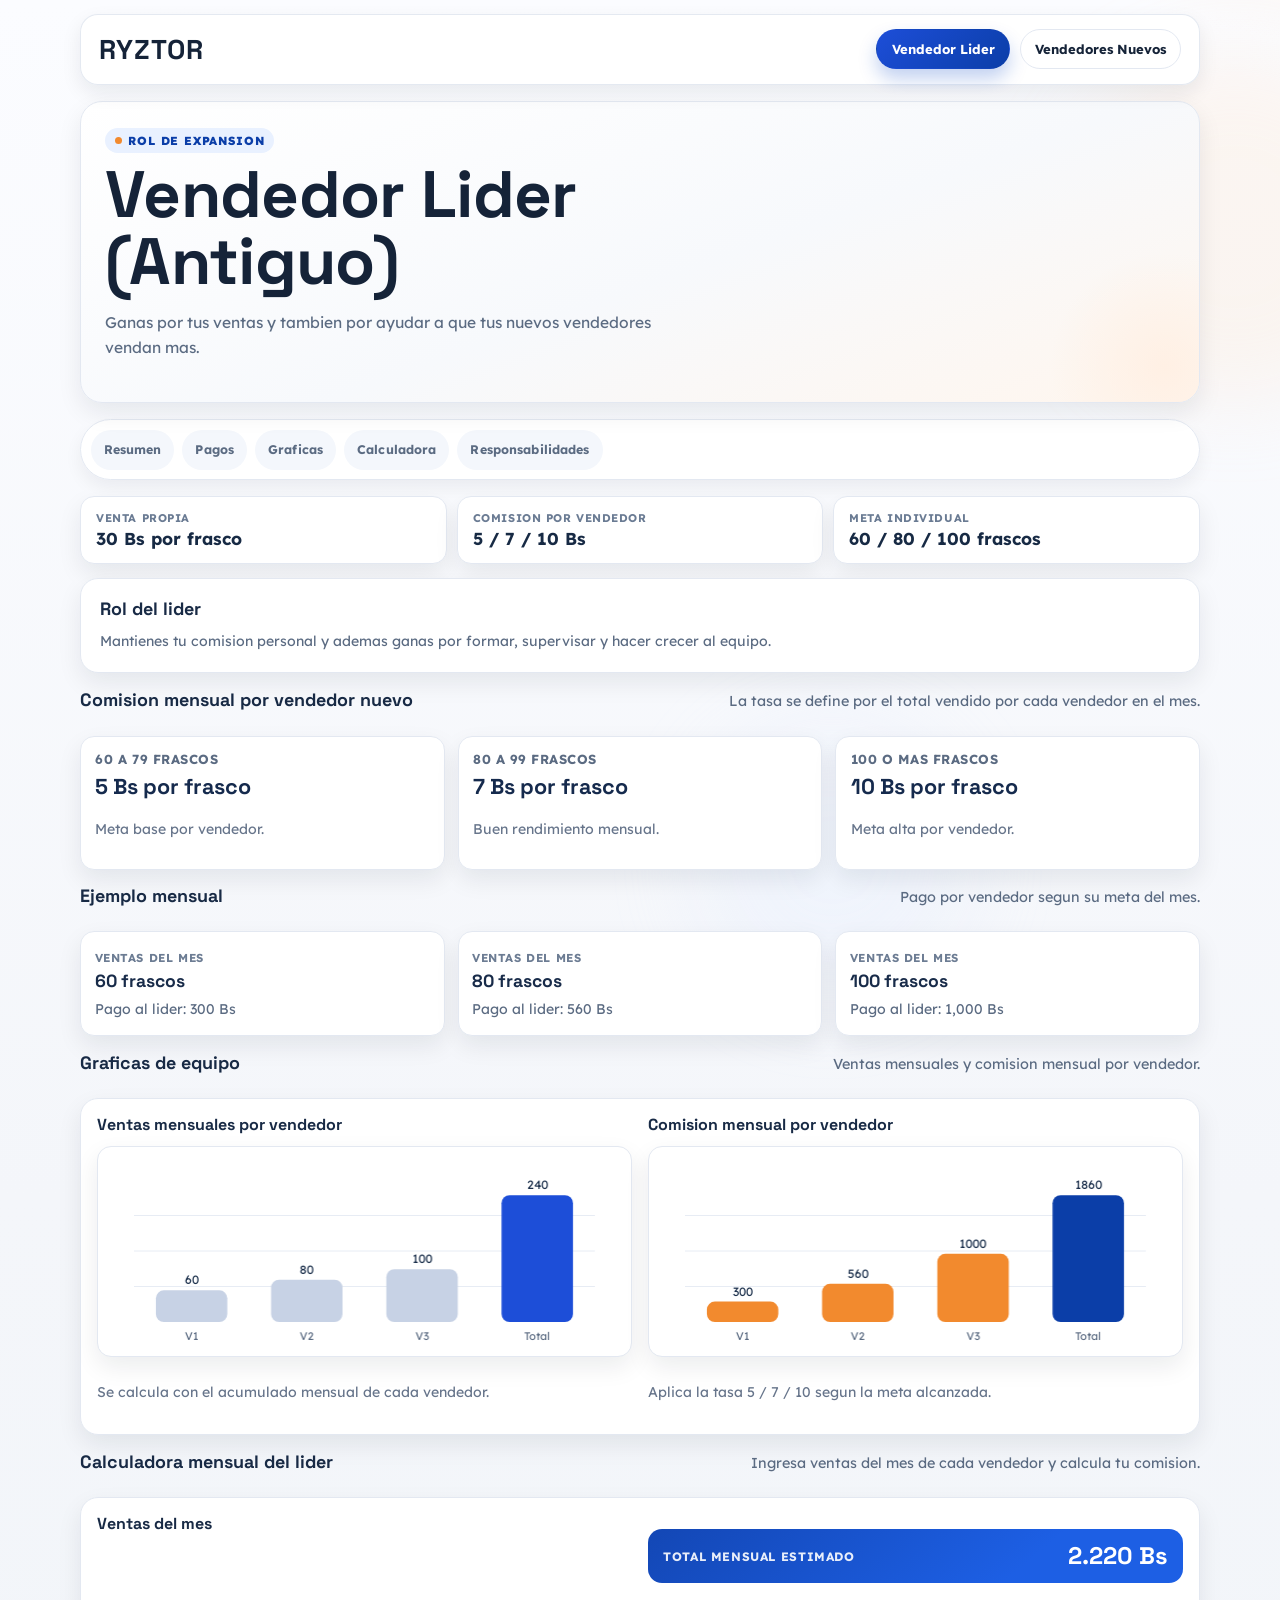
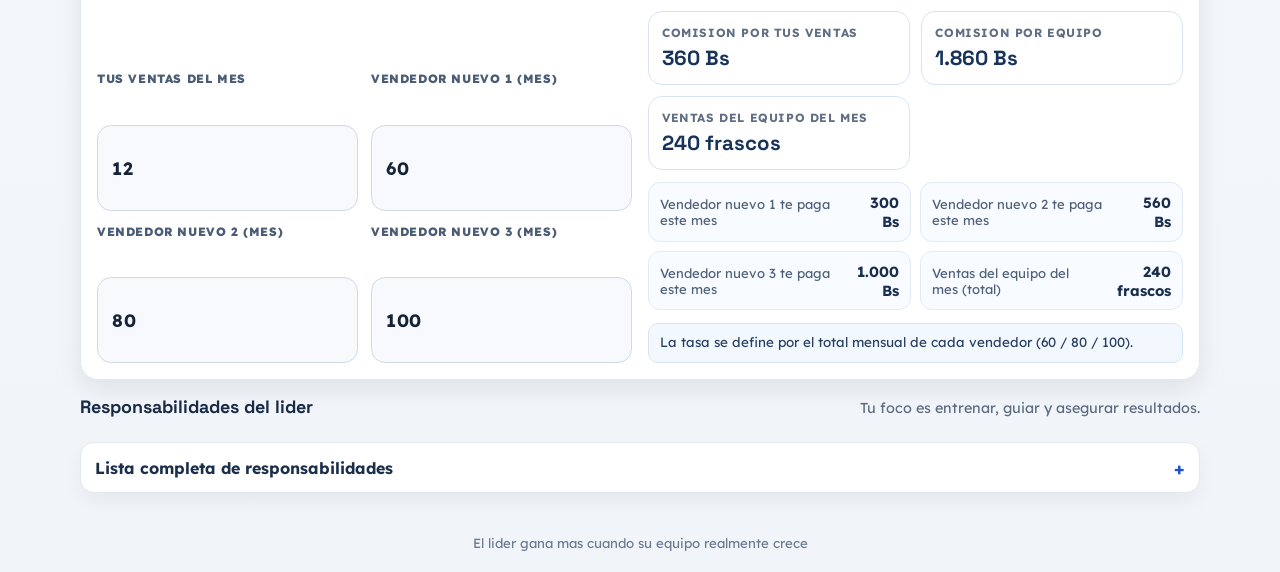
==== commit b04e0529: "Clarify leader commission is per seller" ====
--- a/vendedor-lider.html
+++ b/vendedor-lider.html
@@ -45,11 +45,11 @@
           <strong class="stat-value">30 Bs por frasco</strong>
         </div>
         <div class="stat">
-          <span class="stat-label">Comision por vendedor (mes)</span>
+          <span class="stat-label">Comision por vendedor</span>
           <strong class="stat-value">5 / 7 / 10 Bs</strong>
         </div>
         <div class="stat">
-          <span class="stat-label">Metas por vendedor</span>
+          <span class="stat-label">Meta individual</span>
           <strong class="stat-value">60 / 80 / 100 frascos</strong>
         </div>
       </div>
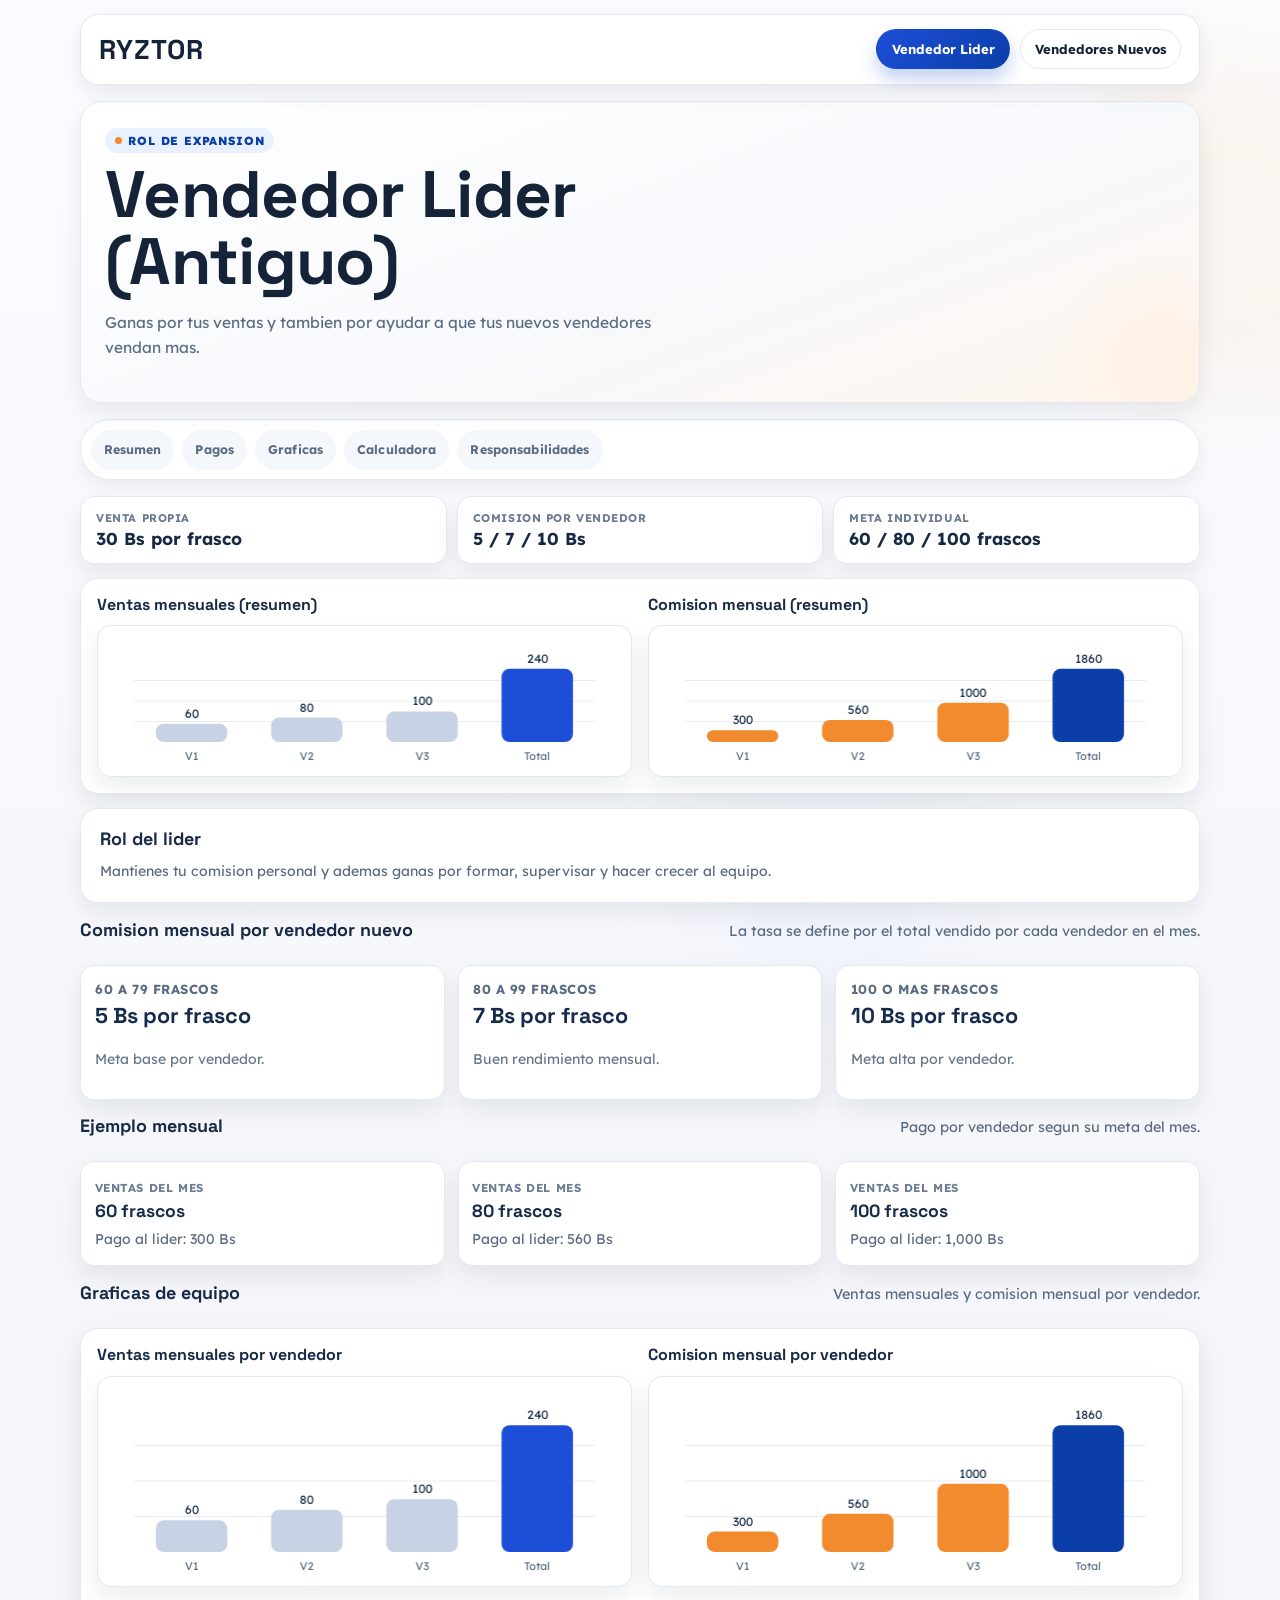
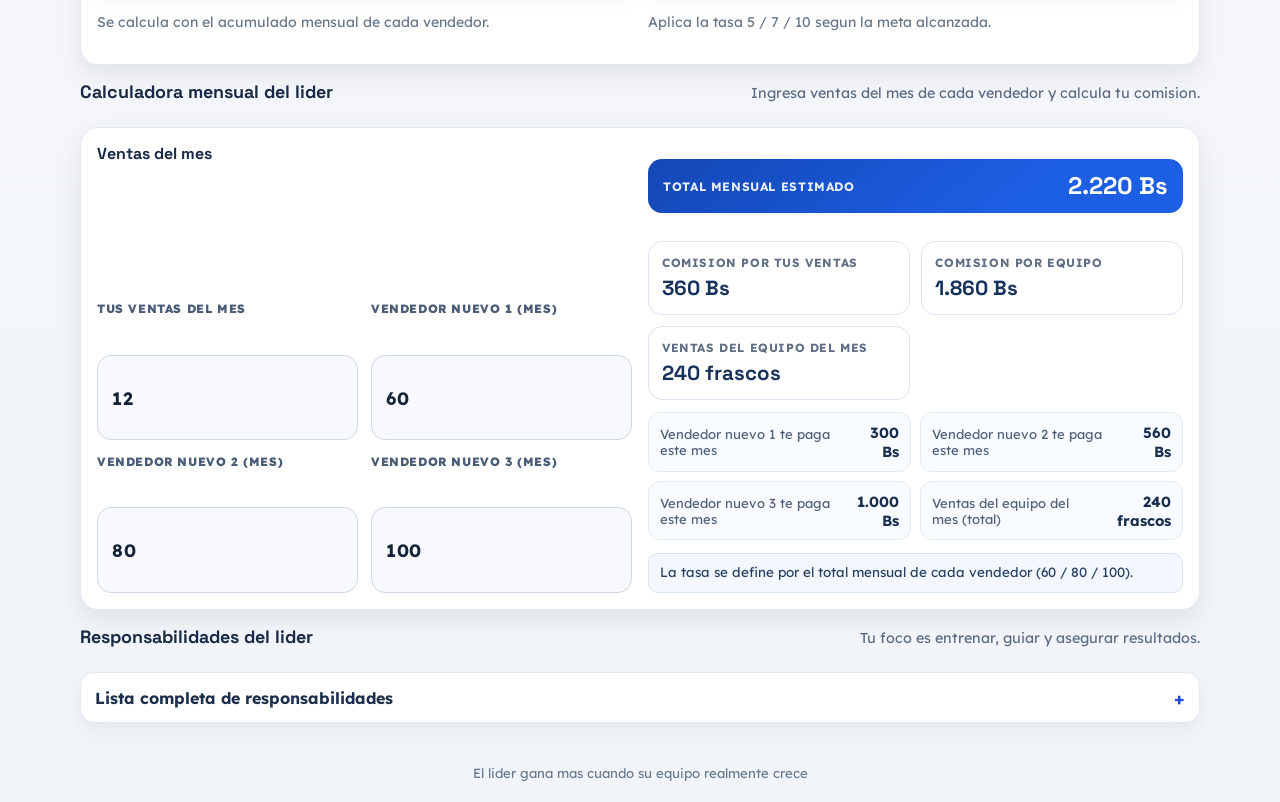
==== commit 86e7314b: "Add leader mini charts" ====
--- a/vendedor-lider.html
+++ b/vendedor-lider.html
@@ -51,6 +51,21 @@
         <div class="stat">
           <span class="stat-label">Meta individual</span>
           <strong class="stat-value">60 / 80 / 100 frascos</strong>
+        </div>
+      </div>
+
+      <div class="panel panel-grid">
+        <div class="panel-block">
+          <h3>Ventas mensuales (resumen)</h3>
+          <div class="chart-card">
+            <canvas id="leader-chart-mini-sales" class="chart chart-mini" aria-label="Grafica rapida de ventas mensuales"></canvas>
+          </div>
+        </div>
+        <div class="panel-block">
+          <h3>Comision mensual (resumen)</h3>
+          <div class="chart-card">
+            <canvas id="leader-chart-mini-pay" class="chart chart-mini" aria-label="Grafica rapida de comision mensual"></canvas>
+          </div>
         </div>
       </div>
 
--- a/styles.css
+++ b/styles.css
@@ -750,6 +750,10 @@
   display: block;
 }
 
+.chart-mini {
+  height: 130px;
+}
+
 .summary-grid {
   display: grid;
   gap: 0.6rem;
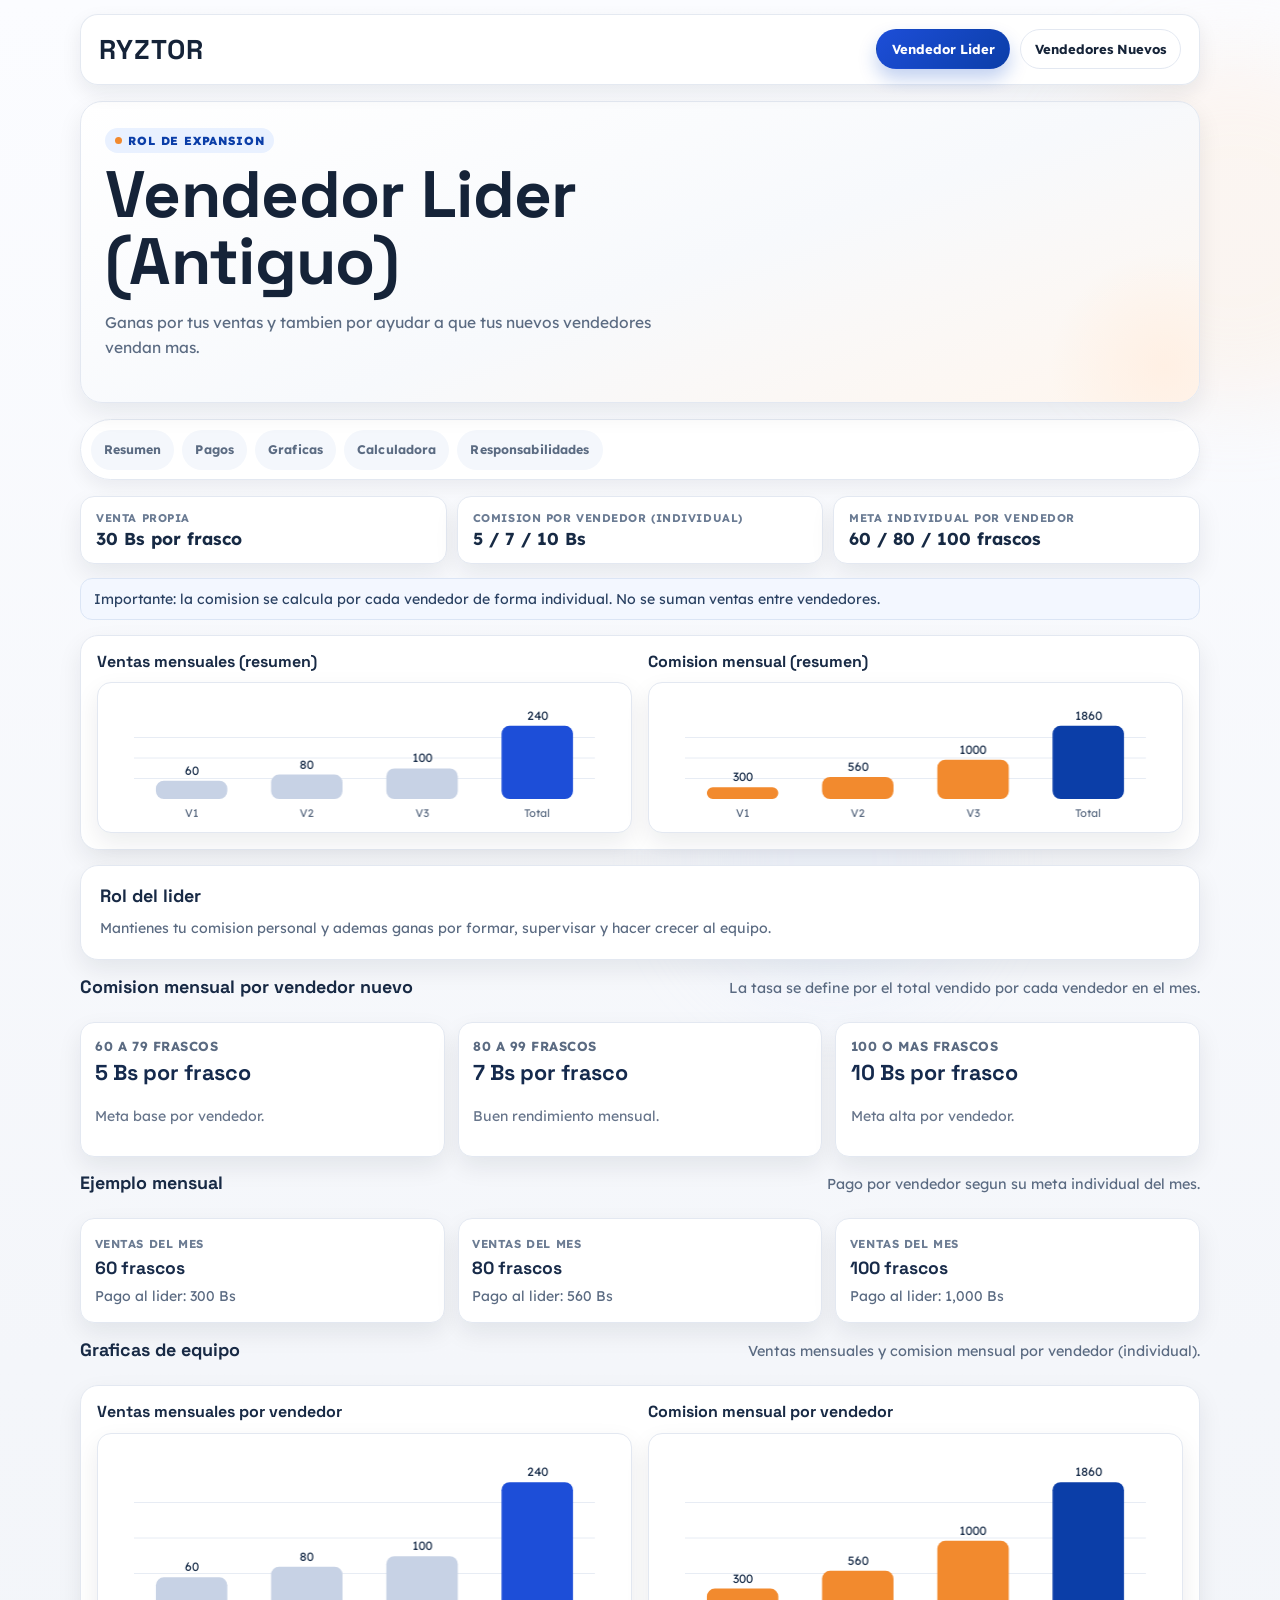
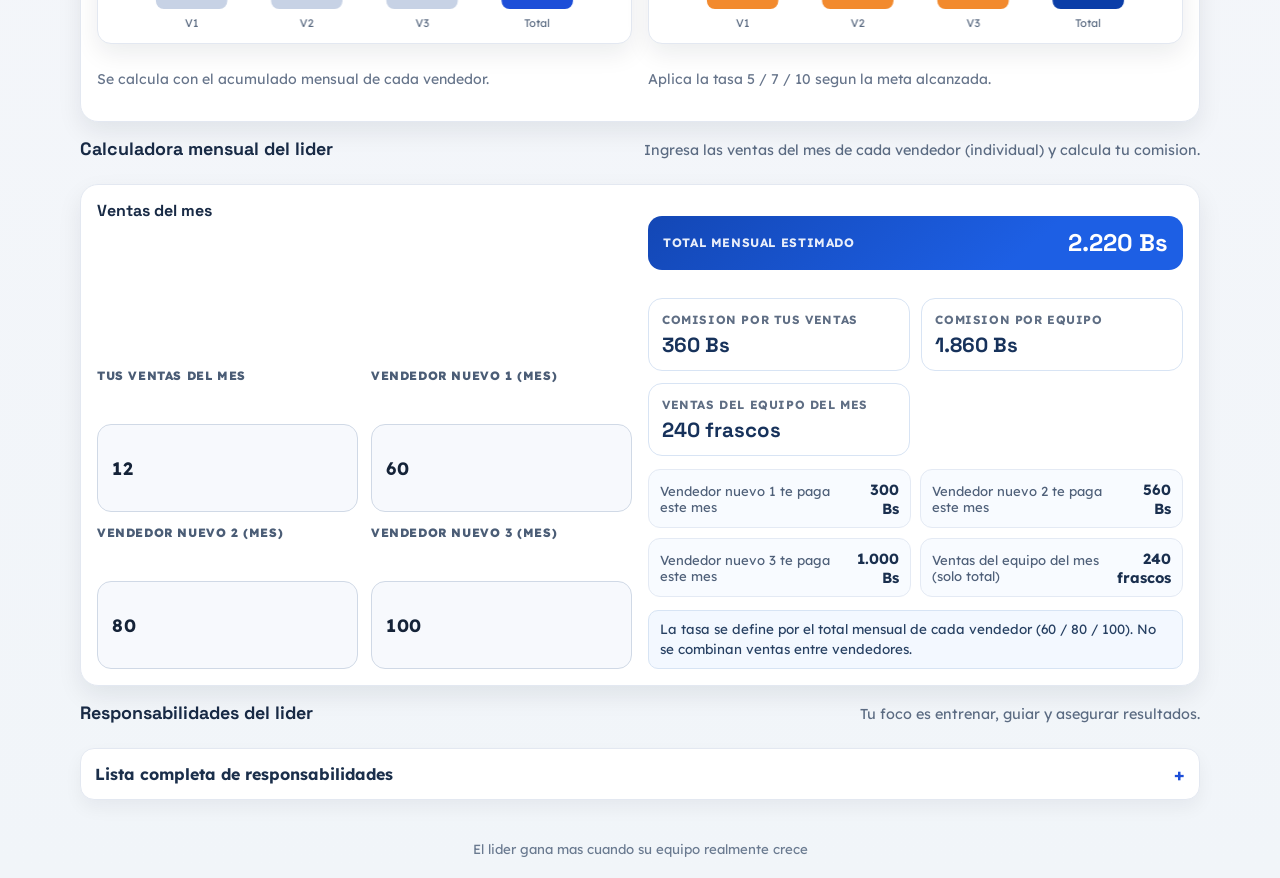
==== commit 0774f5f4: "Clarify leader commission is per seller" ====
--- a/vendedor-lider.html
+++ b/vendedor-lider.html
@@ -45,14 +45,16 @@
           <strong class="stat-value">30 Bs por frasco</strong>
         </div>
         <div class="stat">
-          <span class="stat-label">Comision por vendedor</span>
+          <span class="stat-label">Comision por vendedor (individual)</span>
           <strong class="stat-value">5 / 7 / 10 Bs</strong>
         </div>
         <div class="stat">
-          <span class="stat-label">Meta individual</span>
+          <span class="stat-label">Meta individual por vendedor</span>
           <strong class="stat-value">60 / 80 / 100 frascos</strong>
         </div>
       </div>
+
+      <p class="note">Importante: la comision se calcula por cada vendedor de forma individual. No se suman ventas entre vendedores.</p>
 
       <div class="panel panel-grid">
         <div class="panel-block">
@@ -100,7 +102,7 @@
 
       <div class="section-head">
         <h2>Ejemplo mensual</h2>
-        <p>Pago por vendedor segun su meta del mes.</p>
+        <p>Pago por vendedor segun su meta individual del mes.</p>
       </div>
       <div class="example-grid">
         <article class="example-card">
@@ -124,7 +126,7 @@
     <section id="graficas" class="section">
       <div class="section-head">
         <h2>Graficas de equipo</h2>
-        <p>Ventas mensuales y comision mensual por vendedor.</p>
+        <p>Ventas mensuales y comision mensual por vendedor (individual).</p>
       </div>
       <div class="panel panel-grid">
         <div class="panel-block">
@@ -147,7 +149,7 @@
     <section id="calculadora" class="section">
       <div class="section-head">
         <h2>Calculadora mensual del lider</h2>
-        <p>Ingresa ventas del mes de cada vendedor y calcula tu comision.</p>
+        <p>Ingresa las ventas del mes de cada vendedor (individual) y calcula tu comision.</p>
       </div>
       <div class="panel panel-grid">
         <div class="panel-block">
@@ -208,13 +210,13 @@
                 <strong id="leader-v3-pay">0 Bs</strong>
               </div>
               <div class="summary-item">
-                <span>Ventas del equipo del mes (total)</span>
+                <span>Ventas del equipo del mes (solo total)</span>
                 <strong id="leader-month-team-sales-total">0 frascos</strong>
               </div>
             </div>
 
             <div class="report-notes">
-              <p class="report-note">La tasa se define por el total mensual de cada vendedor (60 / 80 / 100).</p>
+              <p class="report-note">La tasa se define por el total mensual de cada vendedor (60 / 80 / 100). No se combinan ventas entre vendedores.</p>
             </div>
           </div>
         </div>
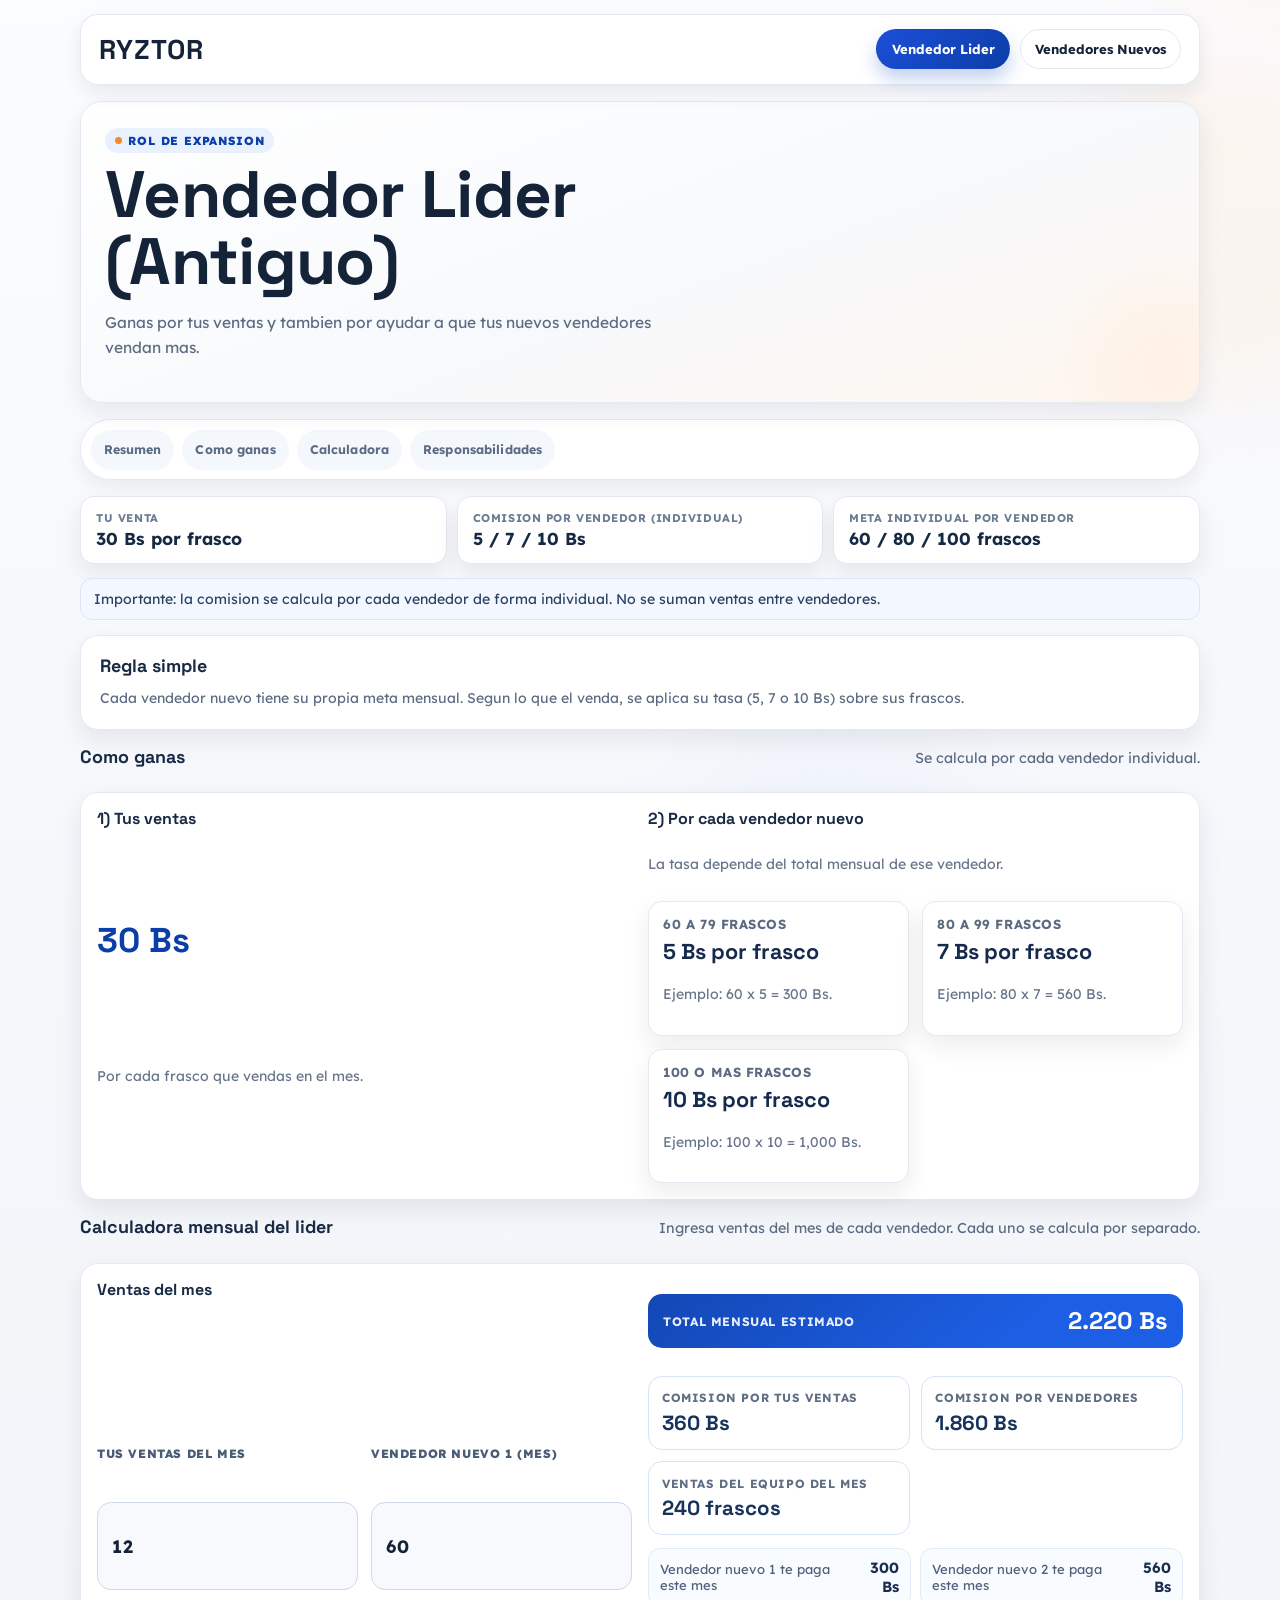
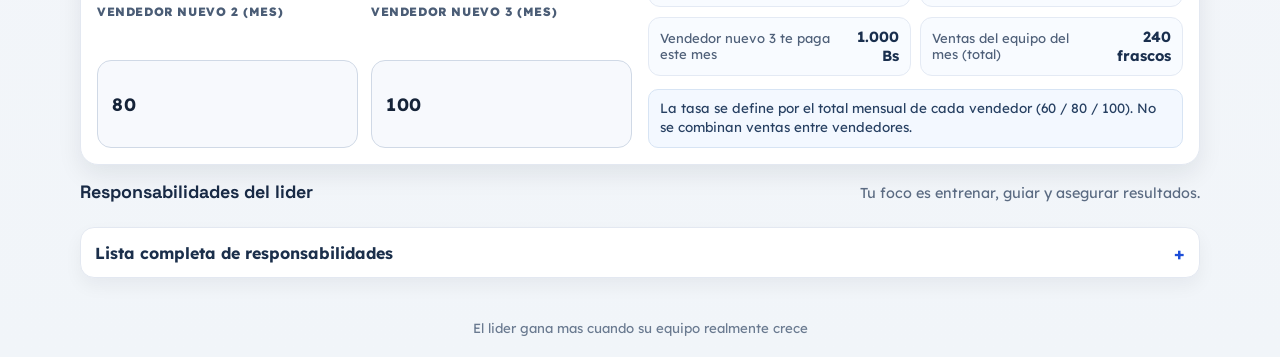
==== commit f19e2675: "Simplify leader page explanation" ====
--- a/vendedor-lider.html
+++ b/vendedor-lider.html
@@ -32,8 +32,7 @@
 
     <nav class="section-nav">
       <a href="#resumen">Resumen</a>
-      <a href="#pagos">Pagos</a>
-      <a href="#graficas">Graficas</a>
+      <a href="#ganancias">Como ganas</a>
       <a href="#calculadora">Calculadora</a>
       <a href="#responsabilidades">Responsabilidades</a>
     </nav>
@@ -41,7 +40,7 @@
     <section id="resumen" class="section">
       <div class="stat-row">
         <div class="stat">
-          <span class="stat-label">Venta propia</span>
+          <span class="stat-label">Tu venta</span>
           <strong class="stat-value">30 Bs por frasco</strong>
         </div>
         <div class="stat">
@@ -56,92 +55,44 @@
 
       <p class="note">Importante: la comision se calcula por cada vendedor de forma individual. No se suman ventas entre vendedores.</p>
 
+      <article class="card">
+        <h2>Regla simple</h2>
+        <p class="muted">Cada vendedor nuevo tiene su propia meta mensual. Segun lo que el venda, se aplica su tasa (5, 7 o 10 Bs) sobre sus frascos.</p>
+      </article>
+    </section>
+
+    <section id="ganancias" class="section">
+      <div class="section-head">
+        <h2>Como ganas</h2>
+        <p>Se calcula por cada vendedor individual.</p>
+      </div>
+
       <div class="panel panel-grid">
         <div class="panel-block">
-          <h3>Ventas mensuales (resumen)</h3>
-          <div class="chart-card">
-            <canvas id="leader-chart-mini-sales" class="chart chart-mini" aria-label="Grafica rapida de ventas mensuales"></canvas>
+          <h3>1) Tus ventas</h3>
+          <p class="big-number">30 Bs</p>
+          <p class="muted">Por cada frasco que vendas en el mes.</p>
+        </div>
+        <div class="panel-block">
+          <h3>2) Por cada vendedor nuevo</h3>
+          <p class="muted">La tasa depende del total mensual de ese vendedor.</p>
+          <div class="tier-grid">
+            <article class="tier-card">
+              <span class="tier-range">60 a 79 frascos</span>
+              <strong class="tier-bonus">5 Bs por frasco</strong>
+              <p class="muted">Ejemplo: 60 x 5 = 300 Bs.</p>
+            </article>
+            <article class="tier-card">
+              <span class="tier-range">80 a 99 frascos</span>
+              <strong class="tier-bonus">7 Bs por frasco</strong>
+              <p class="muted">Ejemplo: 80 x 7 = 560 Bs.</p>
+            </article>
+            <article class="tier-card">
+              <span class="tier-range">100 o mas frascos</span>
+              <strong class="tier-bonus">10 Bs por frasco</strong>
+              <p class="muted">Ejemplo: 100 x 10 = 1,000 Bs.</p>
+            </article>
           </div>
-        </div>
-        <div class="panel-block">
-          <h3>Comision mensual (resumen)</h3>
-          <div class="chart-card">
-            <canvas id="leader-chart-mini-pay" class="chart chart-mini" aria-label="Grafica rapida de comision mensual"></canvas>
-          </div>
-        </div>
-      </div>
-
-      <article class="card">
-        <h2>Rol del lider</h2>
-        <p class="muted">Mantienes tu comision personal y ademas ganas por formar, supervisar y hacer crecer al equipo.</p>
-      </article>
-    </section>
-
-    <section id="pagos" class="section">
-      <div class="section-head">
-        <h2>Comision mensual por vendedor nuevo</h2>
-        <p>La tasa se define por el total vendido por cada vendedor en el mes.</p>
-      </div>
-      <div class="tier-grid">
-        <article class="tier-card">
-          <span class="tier-range">60 a 79 frascos</span>
-          <strong class="tier-bonus">5 Bs por frasco</strong>
-          <p class="muted">Meta base por vendedor.</p>
-        </article>
-        <article class="tier-card">
-          <span class="tier-range">80 a 99 frascos</span>
-          <strong class="tier-bonus">7 Bs por frasco</strong>
-          <p class="muted">Buen rendimiento mensual.</p>
-        </article>
-        <article class="tier-card">
-          <span class="tier-range">100 o mas frascos</span>
-          <strong class="tier-bonus">10 Bs por frasco</strong>
-          <p class="muted">Meta alta por vendedor.</p>
-        </article>
-      </div>
-
-      <div class="section-head">
-        <h2>Ejemplo mensual</h2>
-        <p>Pago por vendedor segun su meta individual del mes.</p>
-      </div>
-      <div class="example-grid">
-        <article class="example-card">
-          <small>Ventas del mes</small>
-          <h3>60 frascos</h3>
-          <p>Pago al lider: 300 Bs</p>
-        </article>
-        <article class="example-card">
-          <small>Ventas del mes</small>
-          <h3>80 frascos</h3>
-          <p>Pago al lider: 560 Bs</p>
-        </article>
-        <article class="example-card">
-          <small>Ventas del mes</small>
-          <h3>100 frascos</h3>
-          <p>Pago al lider: 1,000 Bs</p>
-        </article>
-      </div>
-    </section>
-
-    <section id="graficas" class="section">
-      <div class="section-head">
-        <h2>Graficas de equipo</h2>
-        <p>Ventas mensuales y comision mensual por vendedor (individual).</p>
-      </div>
-      <div class="panel panel-grid">
-        <div class="panel-block">
-          <h3>Ventas mensuales por vendedor</h3>
-          <div class="chart-card">
-            <canvas id="leader-chart-daily" class="chart" aria-label="Grafica de ventas mensuales del equipo"></canvas>
-          </div>
-          <p class="muted">Se calcula con el acumulado mensual de cada vendedor.</p>
-        </div>
-        <div class="panel-block">
-          <h3>Comision mensual por vendedor</h3>
-          <div class="chart-card">
-            <canvas id="leader-chart-monthly" class="chart" aria-label="Grafica de comision mensual del equipo"></canvas>
-          </div>
-          <p class="muted">Aplica la tasa 5 / 7 / 10 segun la meta alcanzada.</p>
         </div>
       </div>
     </section>
@@ -149,7 +100,7 @@
     <section id="calculadora" class="section">
       <div class="section-head">
         <h2>Calculadora mensual del lider</h2>
-        <p>Ingresa las ventas del mes de cada vendedor (individual) y calcula tu comision.</p>
+        <p>Ingresa ventas del mes de cada vendedor. Cada uno se calcula por separado.</p>
       </div>
       <div class="panel panel-grid">
         <div class="panel-block">
@@ -187,7 +138,7 @@
                 <strong id="leader-own-commission">0 Bs</strong>
               </div>
               <div class="result-box">
-                <p>Comision por equipo</p>
+                <p>Comision por vendedores</p>
                 <strong id="leader-team-commission">0 Bs</strong>
               </div>
               <div class="result-box">
@@ -210,7 +161,7 @@
                 <strong id="leader-v3-pay">0 Bs</strong>
               </div>
               <div class="summary-item">
-                <span>Ventas del equipo del mes (solo total)</span>
+                <span>Ventas del equipo del mes (total)</span>
                 <strong id="leader-month-team-sales-total">0 frascos</strong>
               </div>
             </div>
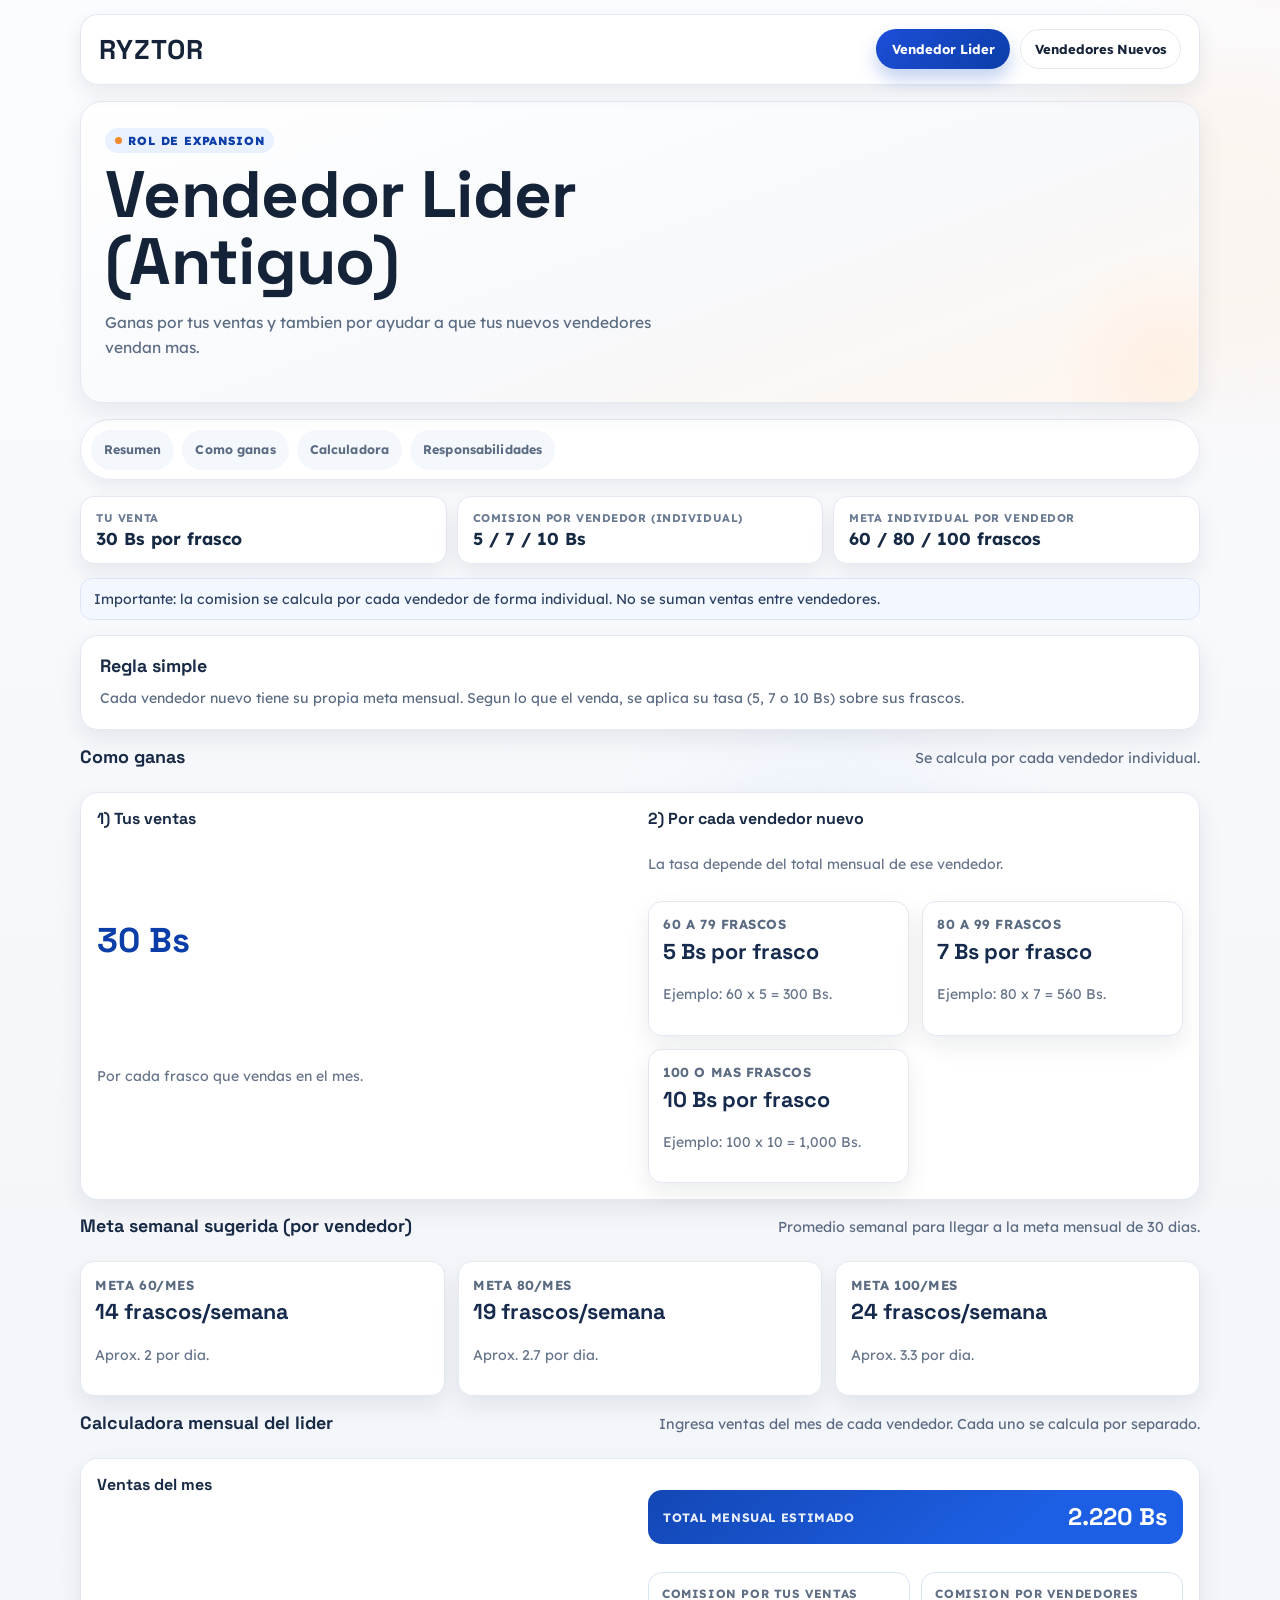
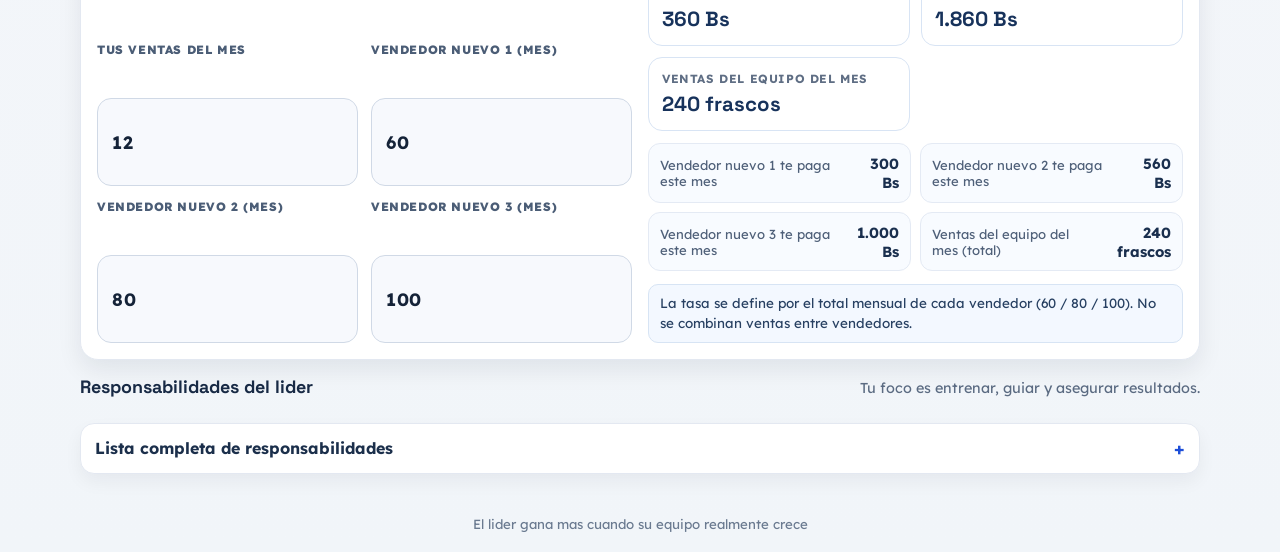
==== commit c9f11002: "Add weekly goal guidance" ====
--- a/vendedor-lider.html
+++ b/vendedor-lider.html
@@ -95,6 +95,28 @@
           </div>
         </div>
       </div>
+
+      <div class="section-head">
+        <h2>Meta semanal sugerida (por vendedor)</h2>
+        <p>Promedio semanal para llegar a la meta mensual de 30 dias.</p>
+      </div>
+      <div class="tier-grid">
+        <article class="tier-card">
+          <span class="tier-range">Meta 60/mes</span>
+          <strong class="tier-bonus">14 frascos/semana</strong>
+          <p class="muted">Aprox. 2 por dia.</p>
+        </article>
+        <article class="tier-card">
+          <span class="tier-range">Meta 80/mes</span>
+          <strong class="tier-bonus">19 frascos/semana</strong>
+          <p class="muted">Aprox. 2.7 por dia.</p>
+        </article>
+        <article class="tier-card">
+          <span class="tier-range">Meta 100/mes</span>
+          <strong class="tier-bonus">24 frascos/semana</strong>
+          <p class="muted">Aprox. 3.3 por dia.</p>
+        </article>
+      </div>
     </section>
 
     <section id="calculadora" class="section">
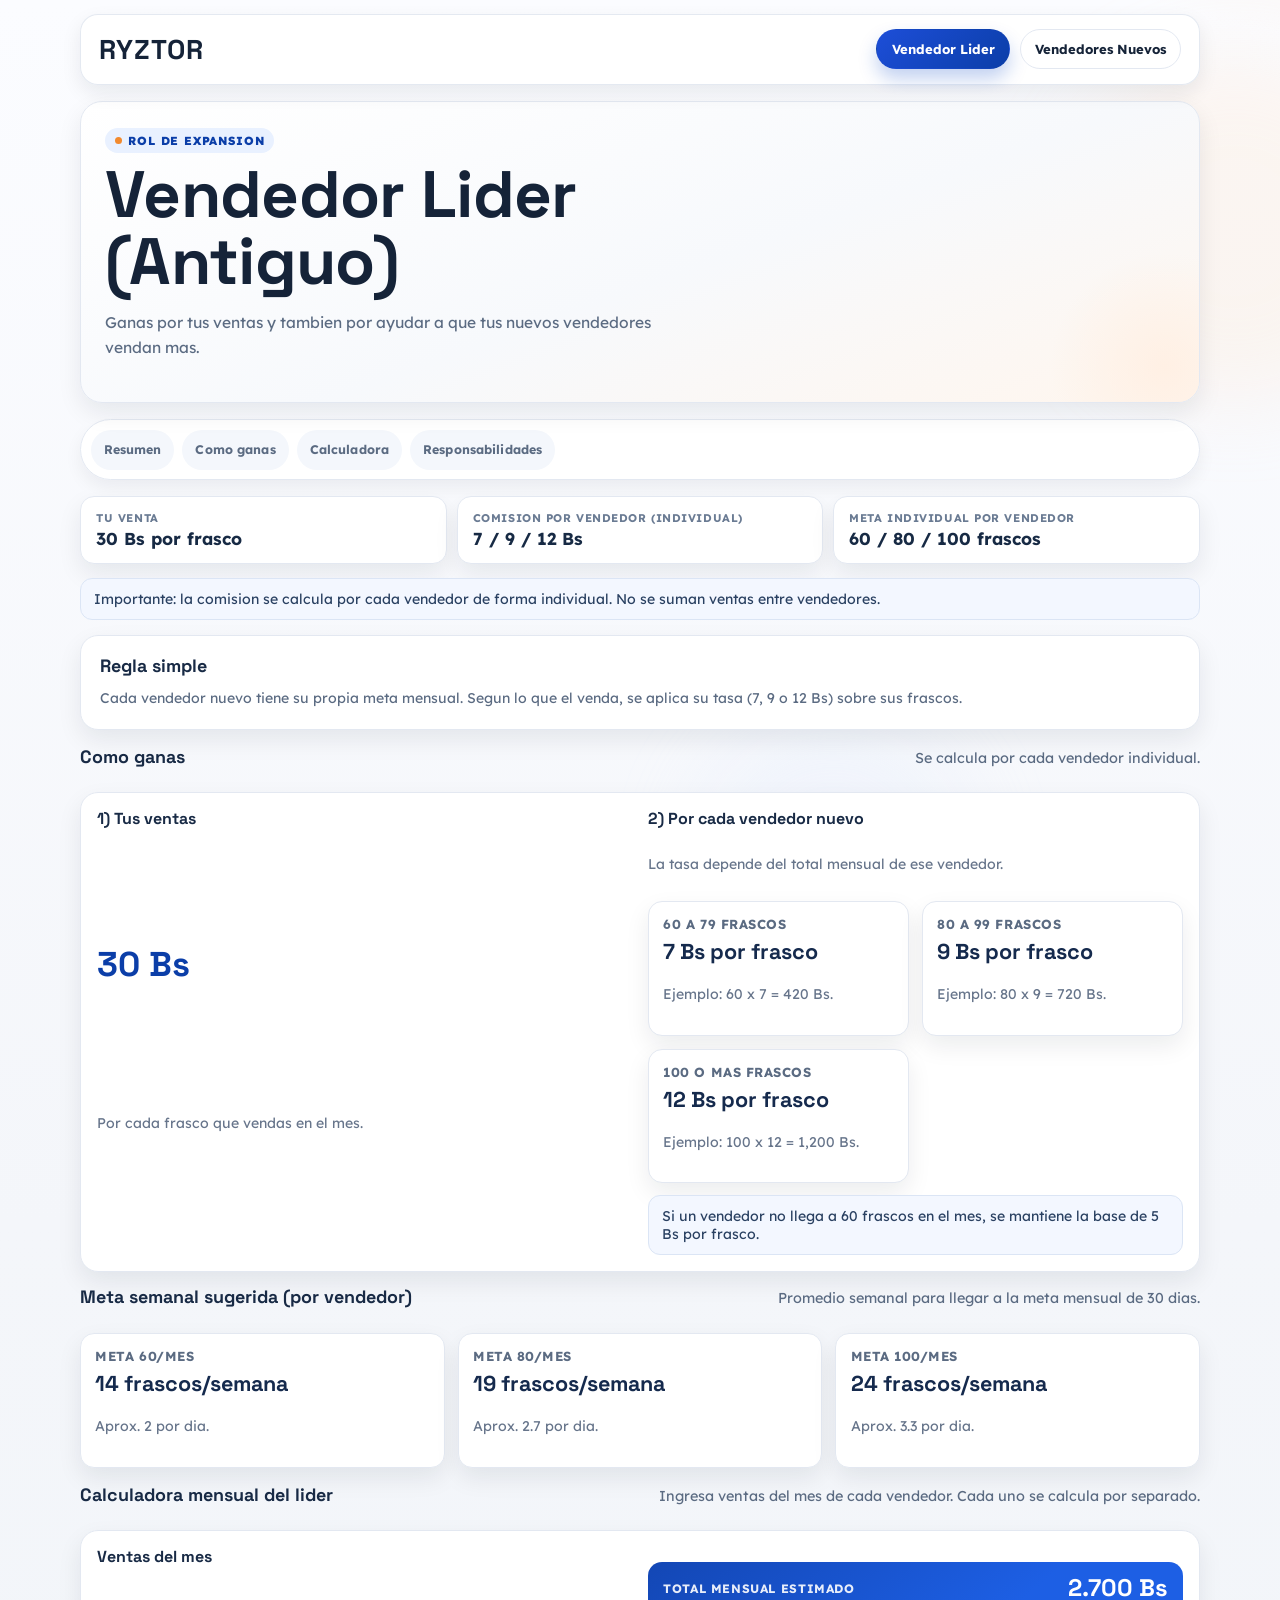
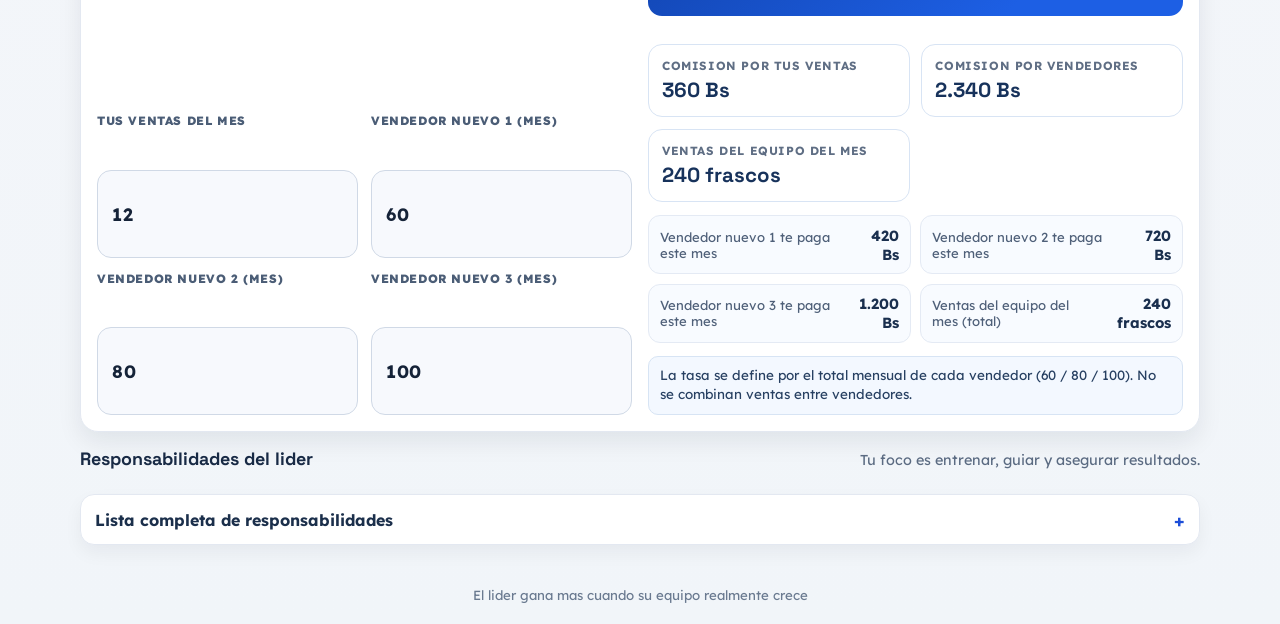
==== commit 0eac113f: "Update leader commission rates" ====
--- a/vendedor-lider.html
+++ b/vendedor-lider.html
@@ -45,7 +45,7 @@
         </div>
         <div class="stat">
           <span class="stat-label">Comision por vendedor (individual)</span>
-          <strong class="stat-value">5 / 7 / 10 Bs</strong>
+          <strong class="stat-value">7 / 9 / 12 Bs</strong>
         </div>
         <div class="stat">
           <span class="stat-label">Meta individual por vendedor</span>
@@ -57,7 +57,7 @@
 
       <article class="card">
         <h2>Regla simple</h2>
-        <p class="muted">Cada vendedor nuevo tiene su propia meta mensual. Segun lo que el venda, se aplica su tasa (5, 7 o 10 Bs) sobre sus frascos.</p>
+        <p class="muted">Cada vendedor nuevo tiene su propia meta mensual. Segun lo que el venda, se aplica su tasa (7, 9 o 12 Bs) sobre sus frascos.</p>
       </article>
     </section>
 
@@ -79,20 +79,21 @@
           <div class="tier-grid">
             <article class="tier-card">
               <span class="tier-range">60 a 79 frascos</span>
-              <strong class="tier-bonus">5 Bs por frasco</strong>
-              <p class="muted">Ejemplo: 60 x 5 = 300 Bs.</p>
+              <strong class="tier-bonus">7 Bs por frasco</strong>
+              <p class="muted">Ejemplo: 60 x 7 = 420 Bs.</p>
             </article>
             <article class="tier-card">
               <span class="tier-range">80 a 99 frascos</span>
-              <strong class="tier-bonus">7 Bs por frasco</strong>
-              <p class="muted">Ejemplo: 80 x 7 = 560 Bs.</p>
+              <strong class="tier-bonus">9 Bs por frasco</strong>
+              <p class="muted">Ejemplo: 80 x 9 = 720 Bs.</p>
             </article>
             <article class="tier-card">
               <span class="tier-range">100 o mas frascos</span>
-              <strong class="tier-bonus">10 Bs por frasco</strong>
-              <p class="muted">Ejemplo: 100 x 10 = 1,000 Bs.</p>
+              <strong class="tier-bonus">12 Bs por frasco</strong>
+              <p class="muted">Ejemplo: 100 x 12 = 1,200 Bs.</p>
             </article>
           </div>
+          <p class="note">Si un vendedor no llega a 60 frascos en el mes, se mantiene la base de 5 Bs por frasco.</p>
         </div>
       </div>
 
